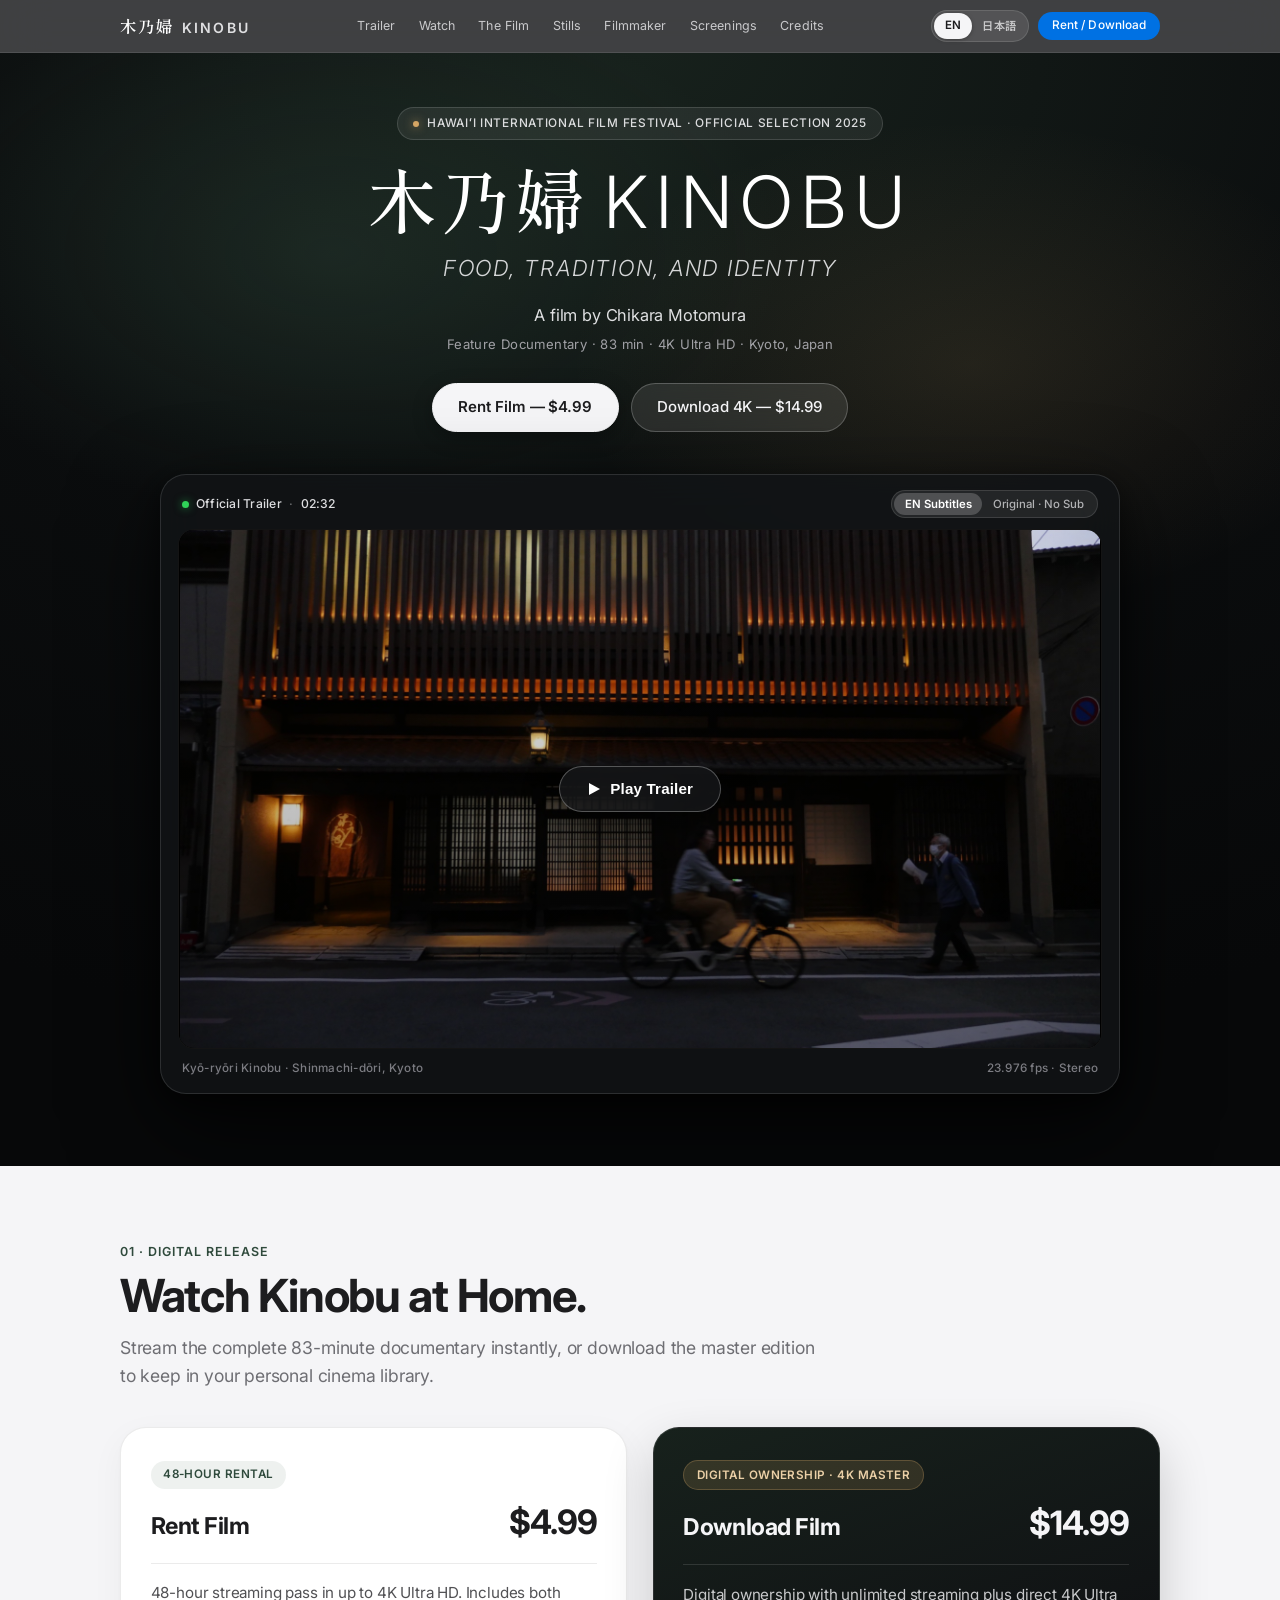
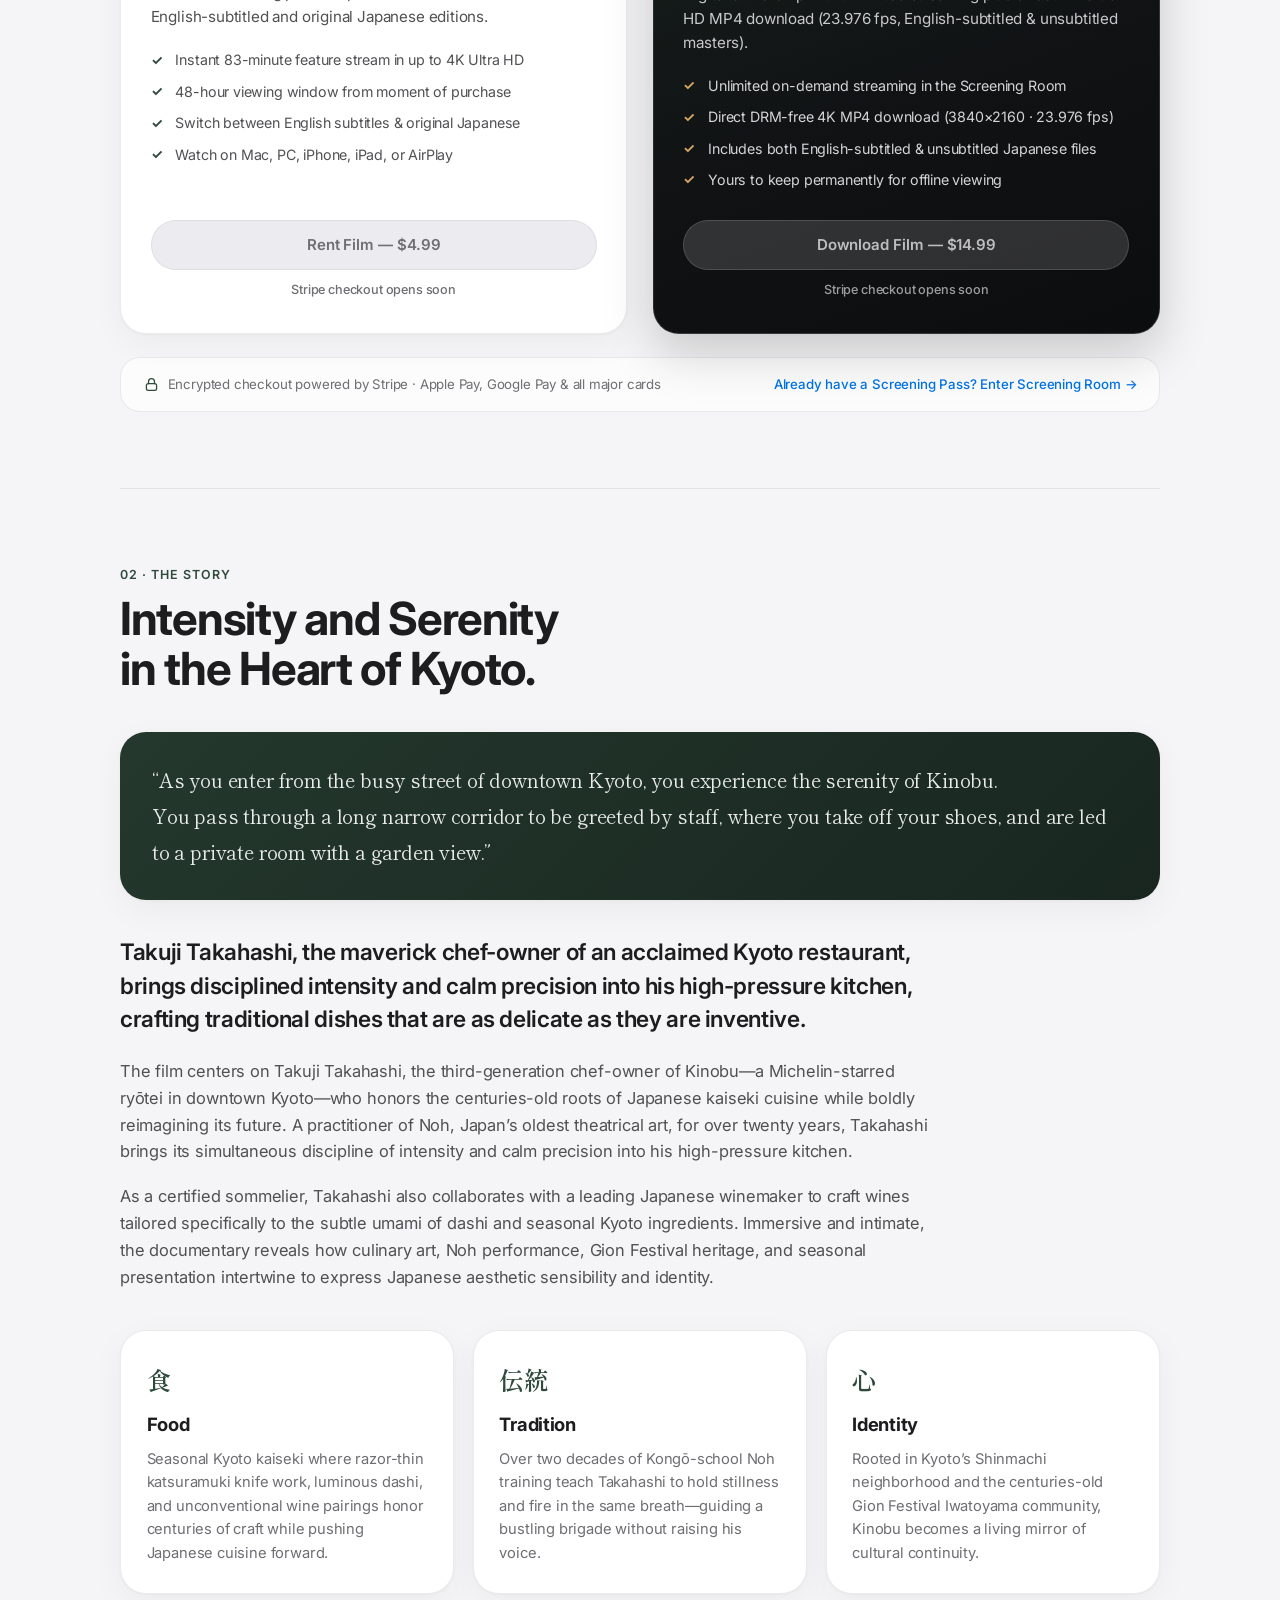
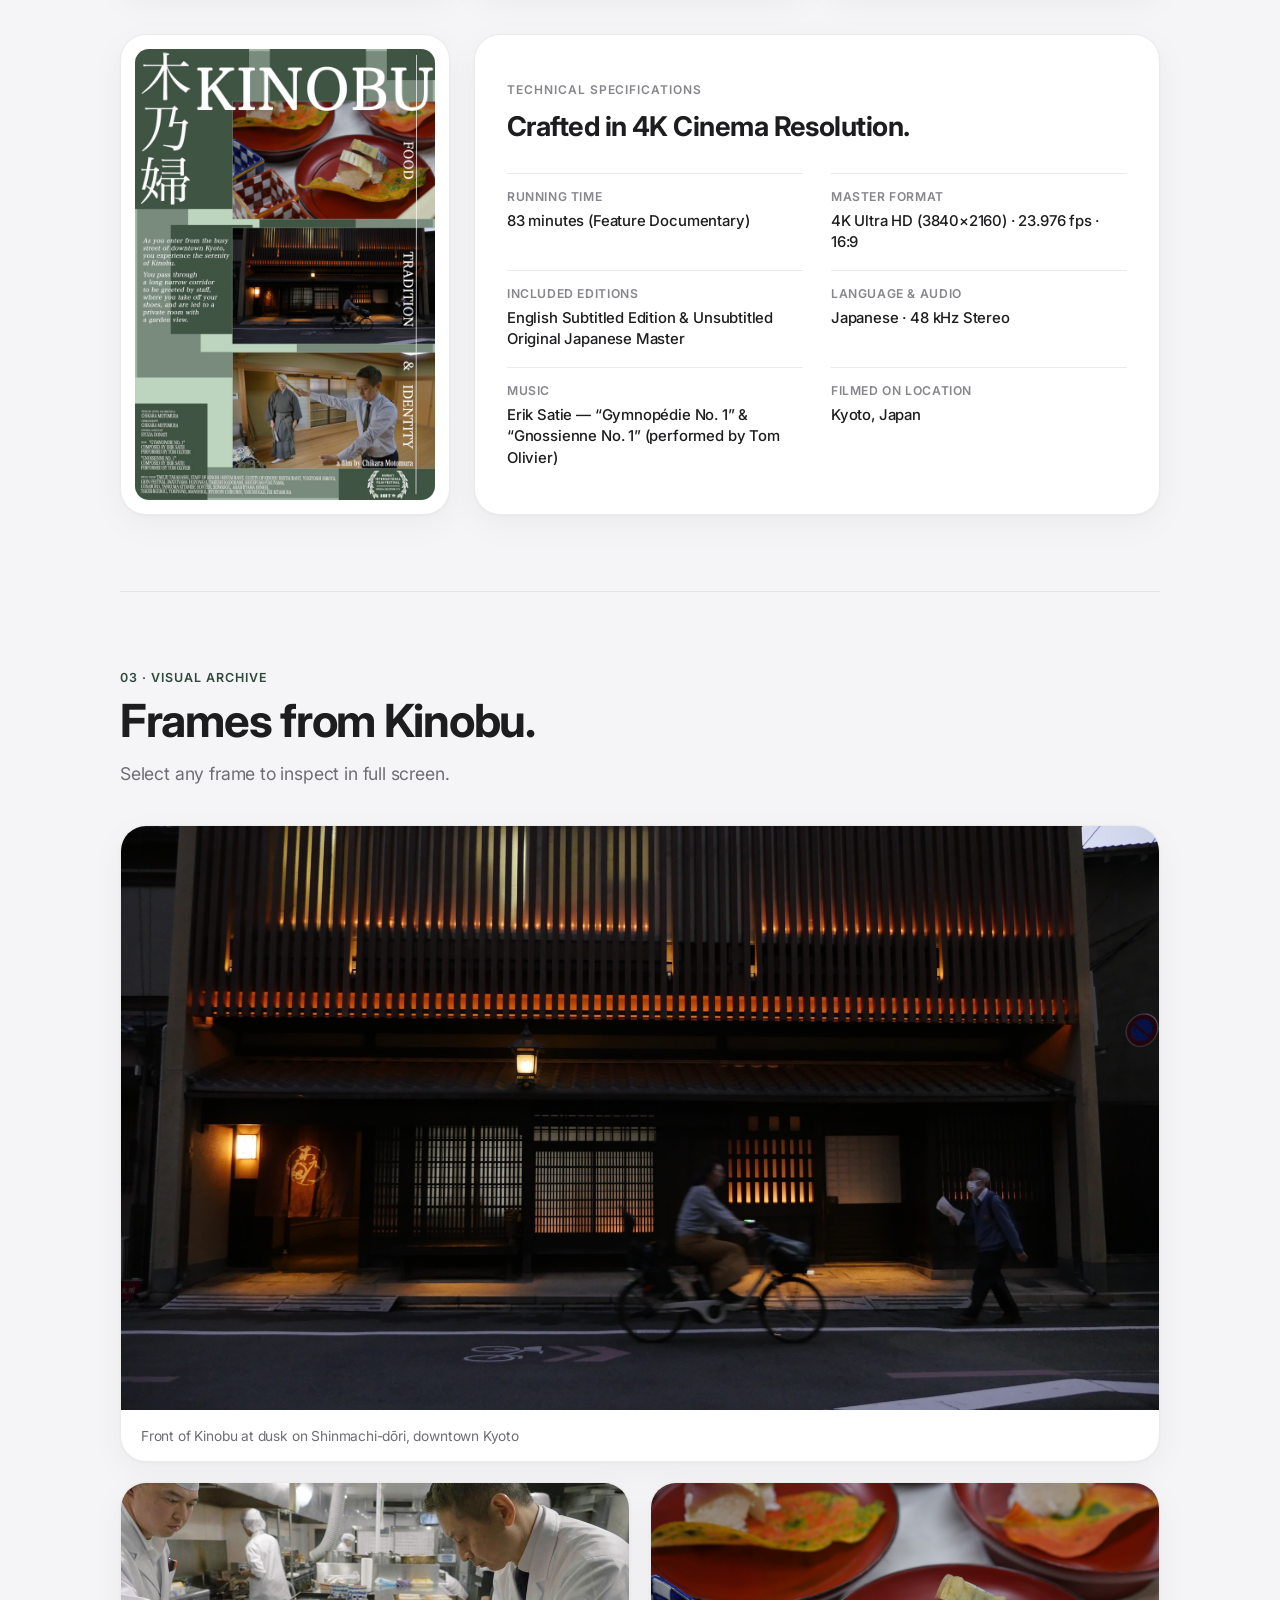
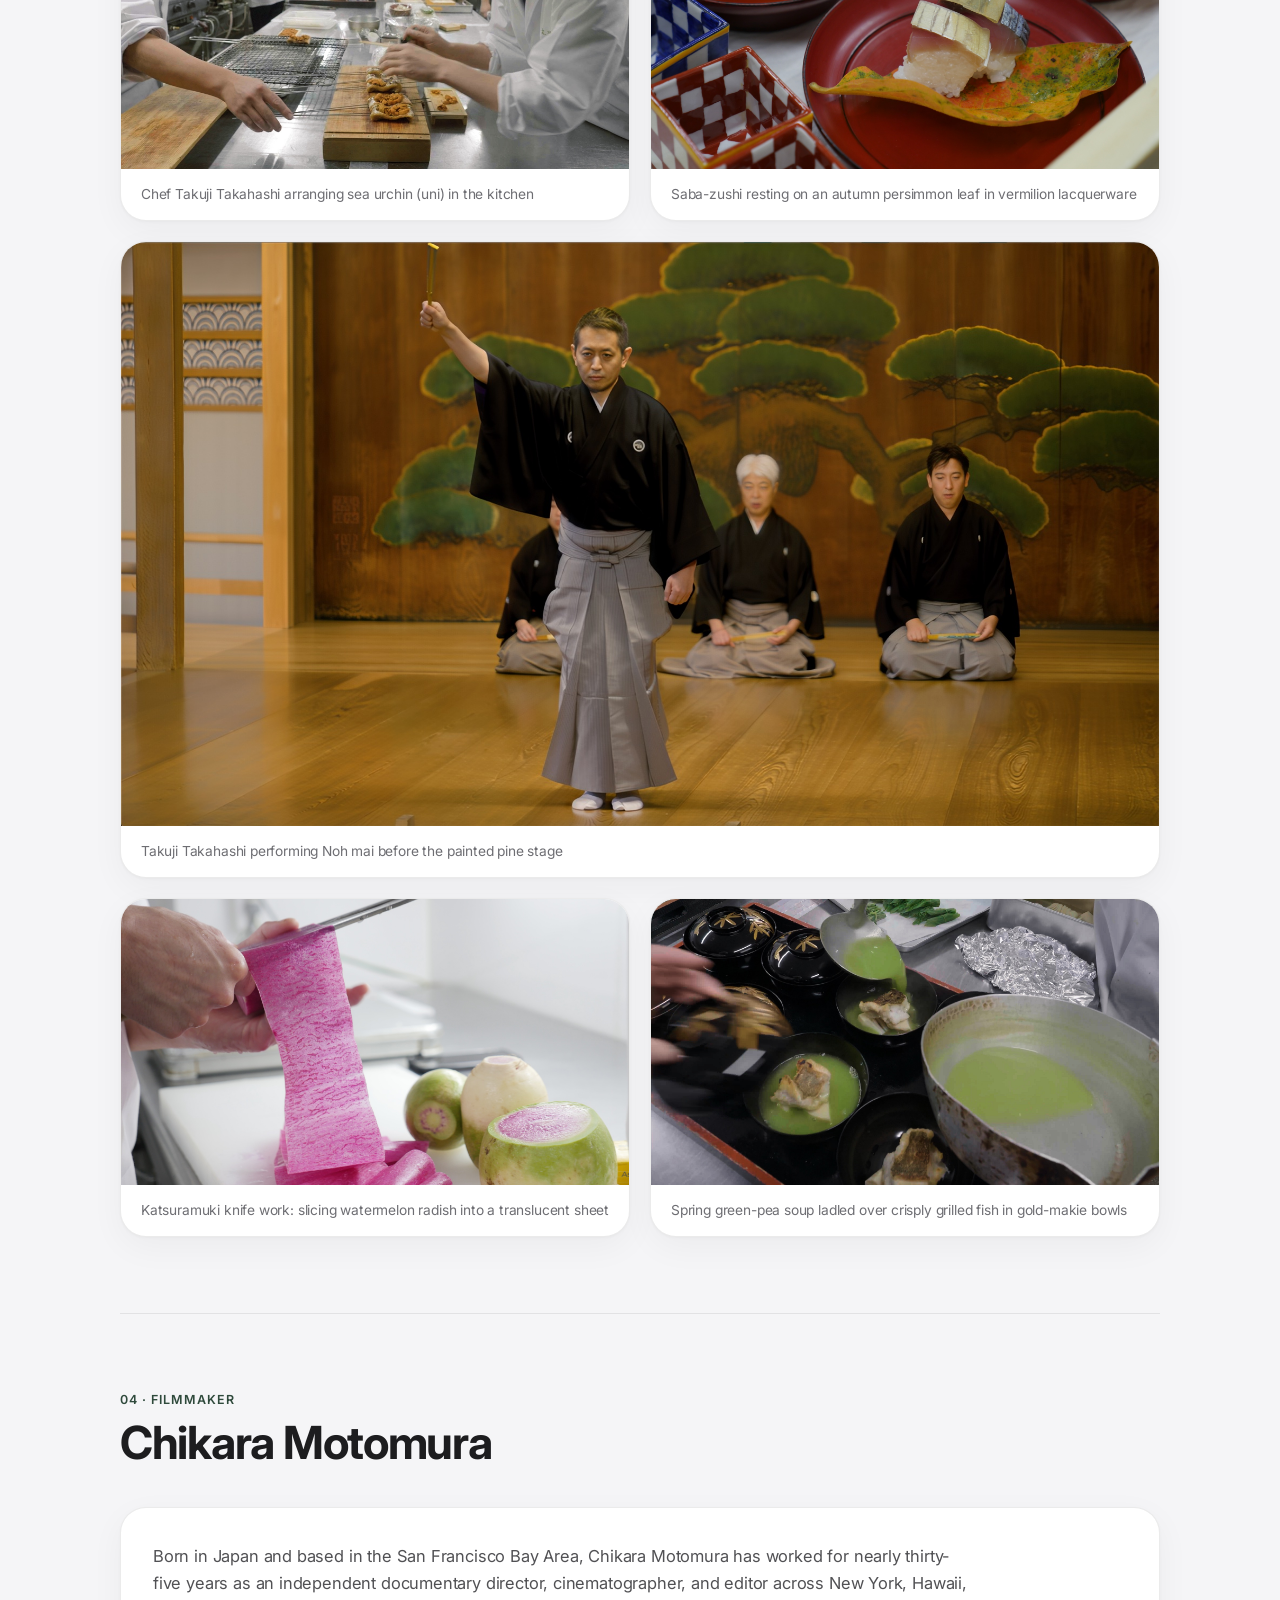
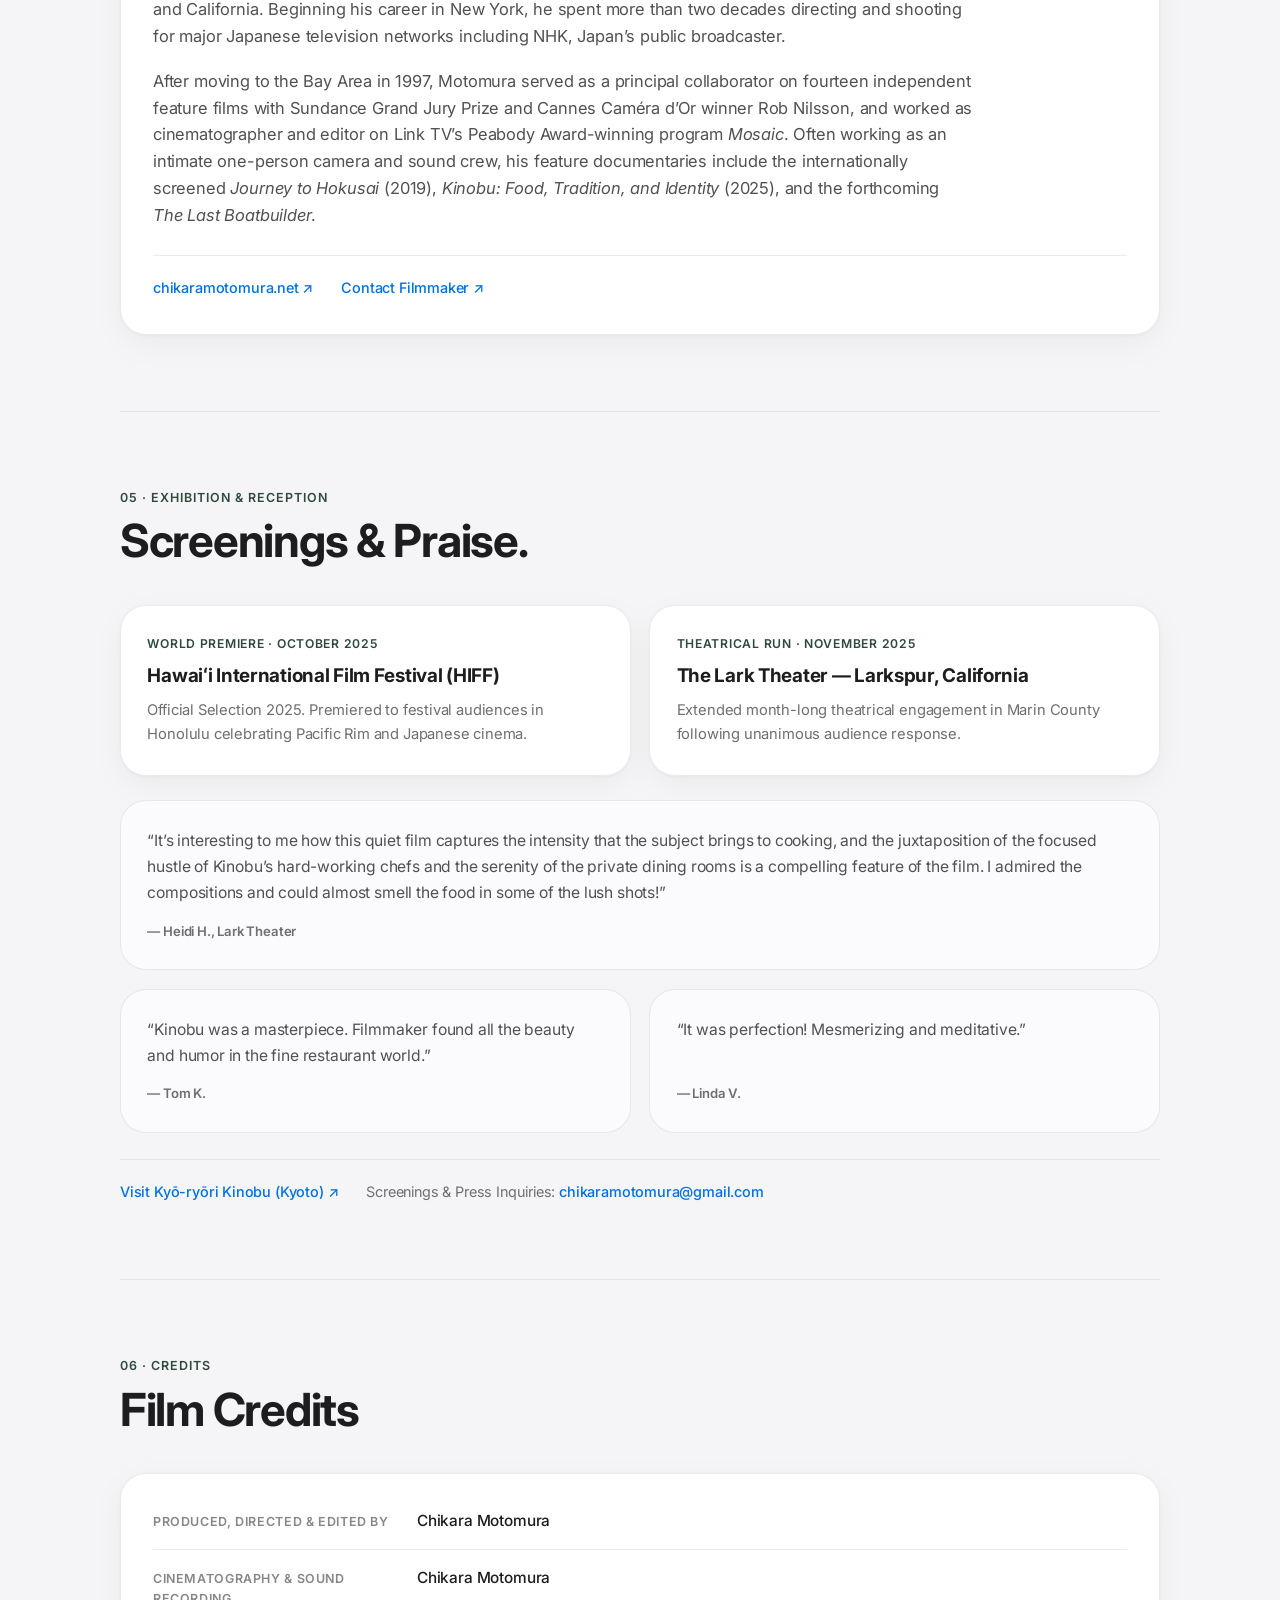
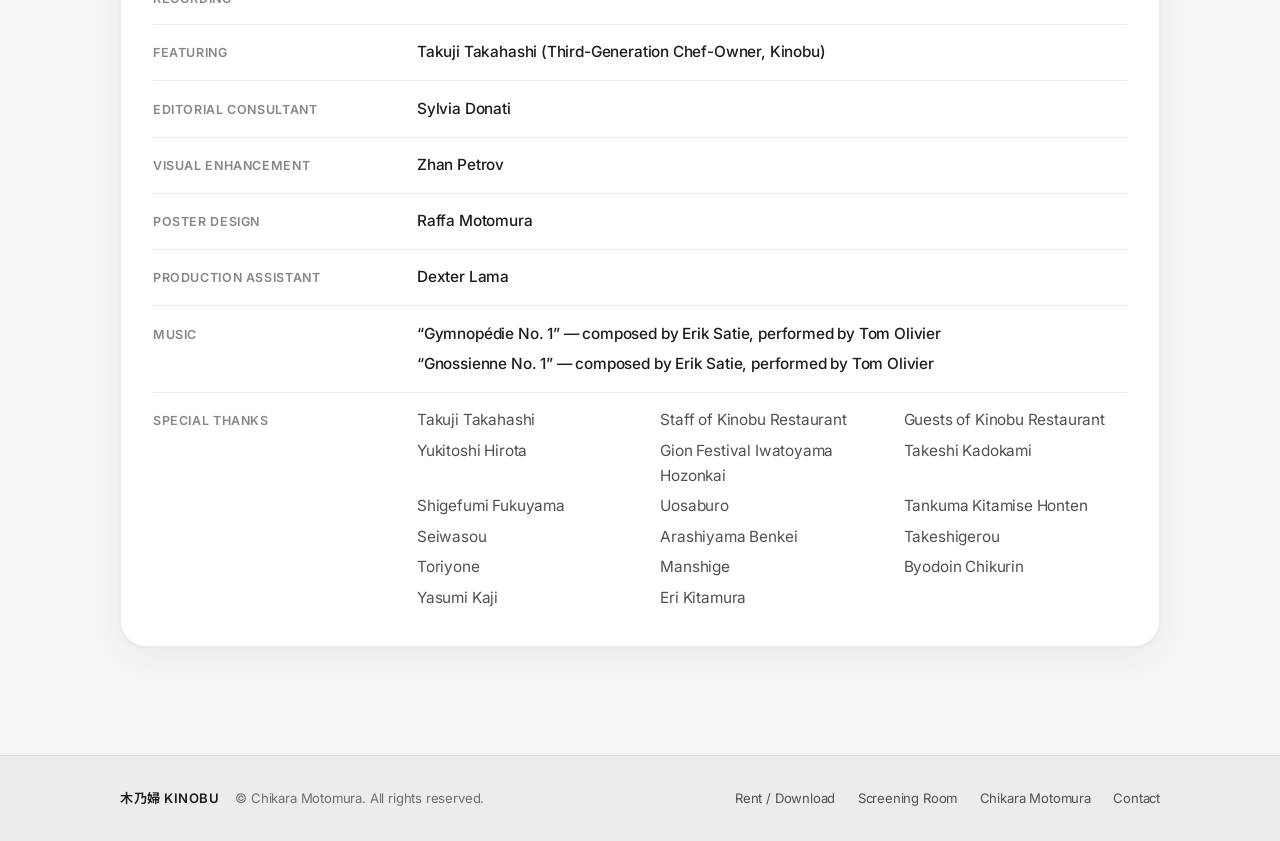
==== index.html @ b0a020ab "Initial release: KINOBU (木乃婦) bilingual Apple Modern website & Stripe connector" ====
<!doctype html>
<html lang="en">
<head>
  <meta charset="utf-8">
  <meta name="viewport" content="width=device-width, initial-scale=1, viewport-fit=cover">
  <title>KINOBU (木乃婦) — Food, Tradition, and Identity | A film by Chikara Motomura</title>
  <meta name="description" content="KINOBU: Food, Tradition, and Identity (83 min, 4K) — A feature documentary by Chikara Motomura on Takuji Takahashi, third-generation chef-owner of Kyoto’s Michelin-starred Kinobu. Rent for $4.99 or download in 4K for $14.99.">

  <!-- Open Graph / Social Preview -->
  <meta property="og:type" content="video.movie">
  <meta property="og:site_name" content="KINOBU">
  <meta property="og:title" content="KINOBU (木乃婦) — Food, Tradition, and Identity">
  <meta property="og:description" content="A film by Chikara Motomura · 83 min · Kyoto, Japan · Hawaiʻi International Film Festival Official Selection. Stream ($4.99) or Download 4K Master ($14.99).">
  <meta property="og:image" content="assets/og-card.jpg">
  <meta property="og:image:width" content="1200">
  <meta property="og:image:height" content="675">
  <meta property="og:image:alt" content="Evening facade of Kinobu restaurant in downtown Kyoto">

  <!-- Twitter Card -->
  <meta name="twitter:card" content="summary_large_image">
  <meta name="twitter:title" content="KINOBU (木乃婦) — Food, Tradition, and Identity">
  <meta name="twitter:description" content="A feature documentary by Chikara Motomura on Kyoto’s Michelin-starred Kinobu. Rent $4.99 · Download $14.99.">
  <meta name="twitter:image" content="assets/og-card.jpg">

  <link rel="icon" type="image/svg+xml" href="assets/favicon.svg">
  <meta name="theme-color" content="#090a0b">

  <!-- Refined Japanese & Serif Accent Fonts paired with Apple SF System Typography -->
  <link rel="preconnect" href="https://fonts.googleapis.com">
  <link rel="preconnect" href="https://fonts.gstatic.com" crossorigin>
  <link href="https://fonts.googleapis.com/css2?family=Inter:wght@300;400;500;600;700&family=Noto+Sans+JP:wght@400;500;600;700&family=Shippori+Mincho:wght@400;500;600&display=swap" rel="stylesheet">

  <link rel="stylesheet" href="styles.css">
</head>
<body id="top">
  <a class="skip-link" href="#watch" data-i18n="skip">Skip to watch options</a>

  <!-- STICKY FROSTED-GLASS APPLE NAVIGATION BAR -->
  <nav class="site-nav" aria-label="Primary">
    <div class="site-nav-inner">
      <a class="site-nav-brand" href="#top" aria-label="KINOBU Home">
        <span class="brand-kanji" lang="ja">木乃婦</span>
        <span class="brand-roman">KINOBU</span>
      </a>

      <div class="site-nav-links" id="site-nav-links">
        <a href="#trailer" data-i18n="nav.trailer">Trailer</a>
        <a href="#watch" data-i18n="nav.watch">Watch</a>
        <a href="#film" data-i18n="nav.film">The Film</a>
        <a href="#stills" data-i18n="nav.stills">Stills</a>
        <a href="#director" data-i18n="nav.director">Filmmaker</a>
        <a href="#screenings" data-i18n="nav.screenings">Screenings</a>
        <a href="#credits" data-i18n="nav.credits">Credits</a>
      </div>

      <div class="site-nav-controls">
        <div class="lang-switch" role="group" aria-label="Language">
          <button type="button" class="lang-btn is-active" data-set-lang="en" aria-pressed="true" lang="en">EN</button>
          <button type="button" class="lang-btn" data-set-lang="ja" aria-pressed="false" lang="ja">日本語</button>
        </div>

        <a class="nav-watch-pill" href="#watch" data-i18n="nav.cta">Rent / Download</a>

        <button
          type="button"
          class="menu-toggle"
          id="menu-toggle"
          aria-expanded="false"
          aria-controls="site-nav-links"
          data-i18n="nav.menu"
        >Menu</button>
      </div>
    </div>
  </nav>

  <!-- 1. APPLE TV+ CINEMA HERO & OFFICIAL 4K TRAILER -->
  <header class="hero">
    <div class="hero-ambient" aria-hidden="true"></div>
    <div class="hero-inner">
      <div class="hero-header">
        <div class="laurel-pill">
          <span class="laurel-dot" aria-hidden="true"></span>
          <span data-i18n="hero.laurel">Hawaiʻi International Film Festival · Official Selection 2025</span>
        </div>

        <h1 class="hero-title">
          <span class="hero-title-kanji" lang="ja">木乃婦</span>
          <span class="hero-title-roman">KINOBU</span>
        </h1>

        <p class="hero-subtitle" data-i18n="hero.subtitle">Food, Tradition, and Identity</p>
        <p class="hero-byline" data-i18n="hero.byline">A film by Chikara Motomura</p>
        <p class="hero-facts" data-i18n-html="hero.facts">
          Feature Documentary &middot; <span class="nowrap">83 min</span> &middot; <span class="nowrap">4K Ultra HD</span> &middot; <span class="nowrap">Kyoto, Japan</span>
        </p>

        <div class="hero-actions">
          <a class="btn btn--hero-primary" href="#watch" data-hero-rent>
            <span data-i18n="hero.ctaRent">Rent Film — $4.99</span>
          </a>
          <a class="btn btn--hero-secondary" href="#watch" data-hero-download>
            <span data-i18n="hero.ctaDownload">Download 4K — $14.99</span>
          </a>
        </div>
      </div>

      <!-- Cinema Player Stage -->
      <div class="trailer-stage" id="trailer">
        <div class="cinema-frame" role="region" aria-label="KINOBU official trailer" data-i18n-aria="trailer.regionAria">
          <div class="cinema-bar cinema-bar--top">
            <div class="cinema-meta">
              <span class="cinema-live-dot" aria-hidden="true"></span>
              <span data-i18n="trailer.kicker">Official Trailer</span>
              <span class="cinema-sep" aria-hidden="true">&middot;</span>
              <span class="cinema-duration">02:32</span>
            </div>

            <div class="sub-toggle" role="group" aria-label="Trailer subtitle version" data-i18n-aria="trailer.subGroupAria">
              <button
                type="button"
                class="sub-btn is-active"
                data-trailer-ver="en"
                aria-pressed="true"
                data-i18n="trailer.subEn"
              >EN Subtitles</button>
              <button
                type="button"
                class="sub-btn"
                data-trailer-ver="ja"
                aria-pressed="false"
                data-i18n="trailer.subJa"
              >Original · No Sub</button>
            </div>
          </div>

          <div class="cinema-screen" id="trailer-screen">
            <video
              id="trailer-video"
              src="assets/trailer-en.mp4"
              poster="assets/trailer-poster.jpg"
              preload="metadata"
              playsinline
              controls
            ></video>
            <button
              type="button"
              class="cinema-play-overlay"
              id="trailer-play-btn"
              aria-label="Play official trailer"
              data-i18n-aria="trailer.playAria"
            >
              <span class="cinema-play-pill">
                <span class="cinema-play-icon" aria-hidden="true"></span>
                <span data-i18n="trailer.playLabel">Play Trailer</span>
              </span>
            </button>
          </div>

          <div class="cinema-bar cinema-bar--bottom" aria-hidden="true">
            <span data-i18n="trailer.captionLeft">Kyō-ryōri Kinobu · Shinmachi-dōri, Kyoto</span>
            <span data-i18n="trailer.captionRight">23.976 fps · Stereo</span>
          </div>
        </div>
      </div>
    </div>
  </header>

  <!-- MAIN APPLE EDITORIAL CONTENT -->
  <main class="page-main" id="main-content">

    <!-- 2. WATCH — RENT ($4.99) & DOWNLOAD ($14.99) -->
    <section class="section" id="watch" aria-labelledby="heading-watch">
      <div class="section-intro">
        <p class="section-eyebrow" data-i18n="watch.eyebrow">01 · Digital Release</p>
        <h2 class="section-title" id="heading-watch" data-i18n="watch.heading">Watch Kinobu at Home.</h2>
        <p class="section-lead" data-i18n="watch.lead">
          Stream the complete 83-minute documentary instantly, or download the master edition to keep in your personal cinema library.
        </p>
      </div>

      <div class="tickets-grid">
        <!-- Tier 1: Rent Film ($4.99) -->
        <article class="ticket-card" data-tier="rent">
          <div class="ticket-body">
            <div class="ticket-badge-row">
              <span class="ticket-pill" data-i18n="watch.rentBadge">48-Hour Rental</span>
            </div>

            <div class="ticket-top">
              <h3 class="ticket-label" data-tier-label>Rent Film</h3>
              <span class="ticket-price" data-tier-price>$4.99</span>
            </div>

            <p class="ticket-terms" data-tier-terms>
              48-hour streaming pass in up to 4K Ultra HD. Includes both English-subtitled and original Japanese editions.
            </p>

            <ul class="ticket-features">
              <li data-i18n="watch.rentFeat1">Instant 83-minute feature stream in up to 4K Ultra HD</li>
              <li data-i18n="watch.rentFeat2">48-hour viewing window from moment of purchase</li>
              <li data-i18n="watch.rentFeat3">Switch between English subtitles &amp; original Japanese</li>
              <li data-i18n="watch.rentFeat4">Watch on Mac, PC, iPhone, iPad, or AirPlay</li>
            </ul>
          </div>

          <div class="ticket-action">
            <div data-tier-slot>
              <button type="button" class="btn btn--ticket is-disabled" disabled aria-disabled="true">Rent Film — $4.99</button>
            </div>
            <p class="ticket-status" data-tier-status data-i18n="watch.soon">Stripe checkout opens soon</p>
          </div>
        </article>

        <!-- Tier 2: Download Film ($14.99) -->
        <article class="ticket-card ticket-card--featured" data-tier="download">
          <div class="ticket-body">
            <div class="ticket-badge-row">
              <span class="ticket-pill ticket-pill--accent" data-i18n="watch.downloadBadge">Digital Ownership · 4K Master</span>
            </div>

            <div class="ticket-top">
              <h3 class="ticket-label" data-tier-label>Download Film</h3>
              <span class="ticket-price" data-tier-price>$14.99</span>
            </div>

            <p class="ticket-terms" data-tier-terms>
              Digital ownership with unlimited streaming plus direct 4K Ultra HD MP4 download (23.976 fps, English-subtitled &amp; unsubtitled masters).
            </p>

            <ul class="ticket-features">
              <li data-i18n="watch.dlFeat1">Unlimited on-demand streaming in the Screening Room</li>
              <li data-i18n="watch.dlFeat2">Direct DRM-free 4K MP4 download (3840×2160 · 23.976 fps)</li>
              <li data-i18n="watch.dlFeat3">Includes both English-subtitled &amp; unsubtitled Japanese files</li>
              <li data-i18n="watch.dlFeat4">Yours to keep permanently for offline viewing</li>
            </ul>
          </div>

          <div class="ticket-action">
            <div data-tier-slot>
              <button type="button" class="btn btn--ticket-featured is-disabled" disabled aria-disabled="true">Download Film — $14.99</button>
            </div>
            <p class="ticket-status" data-tier-status data-i18n="watch.soon">Stripe checkout opens soon</p>
          </div>
        </article>
      </div>

      <div class="checkout-trust-bar">
        <div class="trust-item">
          <svg class="trust-icon" viewBox="0 0 20 20" fill="none" aria-hidden="true">
            <rect x="4" y="9" width="12" height="8" rx="2.2" stroke="currentColor" stroke-width="1.5"/>
            <path d="M6.5 9V6.5a3.5 3.5 0 0 1 7 0V9" stroke="currentColor" stroke-width="1.5" stroke-linecap="round"/>
          </svg>
          <span data-i18n="watch.stripeNote">Encrypted checkout powered by Stripe · Apple Pay, Google Pay &amp; all major cards</span>
        </div>
        <a class="screening-room-link" href="watch.html" data-i18n="watch.enterRoom">Already have a Screening Pass? Enter Screening Room &rarr;</a>
      </div>
    </section>

    <!-- 3. THE FILM — EPIGRAPH, SYNOPSIS, PILLARS & OFFICIAL POSTER -->
    <section class="section" id="film" aria-labelledby="heading-film">
      <div class="section-intro">
        <p class="section-eyebrow" data-i18n="film.eyebrow">02 · The Story</p>
        <h2 class="section-title" id="heading-film" data-i18n="film.heading">Intensity and Serenity in the Heart of Kyoto.</h2>
      </div>

      <blockquote class="kyoto-epigraph">
        <p data-i18n-html="film.epigraph">
          “As you enter from the busy street of downtown Kyoto, you experience the serenity of Kinobu.<br>
          You pass through a long narrow corridor to be greeted by staff, where you take off your shoes, and are led to a private room with a garden view.”
        </p>
      </blockquote>

      <p class="logline" data-i18n="film.logline">
        Takuji Takahashi, the maverick chef-owner of an acclaimed Kyoto restaurant, brings disciplined intensity and calm precision into his high-pressure kitchen, crafting traditional dishes that are as delicate as they are inventive.
      </p>

      <div class="prose">
        <p data-i18n="film.p1">
          The film centers on Takuji Takahashi, the third-generation chef-owner of Kinobu—a Michelin-starred ryōtei in downtown Kyoto—who honors the centuries-old roots of Japanese kaiseki cuisine while boldly reimagining its future. A practitioner of Noh, Japan’s oldest theatrical art, for over twenty years, Takahashi brings its Simultaneous discipline of intensity and calm precision into his high-pressure kitchen.
        </p>
        <p data-i18n="film.p2">
          As a certified sommelier, Takahashi also collaborates with a leading Japanese winemaker to craft wines tailored specifically to the subtle umami of dashi and seasonal Kyoto ingredients. Immersive and intimate, the documentary reveals how culinary art, Noh performance, Gion Festival heritage, and seasonal presentation intertwine to express Japanese aesthetic sensibility and identity.
        </p>
      </div>

      <!-- Three Bento Pillars mirroring the poster's FOOD / TRADITION / IDENTITY -->
      <div class="pillars-grid">
        <article class="pillar-card">
          <span class="pillar-kanji" lang="ja">食</span>
          <h3 class="pillar-title" data-i18n="film.pillar1Title">Food</h3>
          <p class="pillar-copy" data-i18n="film.pillar1Copy">
            Seasonal Kyoto kaiseki where razor-thin katsuramuki knife work, luminous dashi, and unconventional wine pairings honor centuries of craft while pushing Japanese cuisine forward.
          </p>
        </article>

        <article class="pillar-card">
          <span class="pillar-kanji" lang="ja">伝統</span>
          <h3 class="pillar-title" data-i18n="film.pillar2Title">Tradition</h3>
          <p class="pillar-copy" data-i18n="film.pillar2Copy">
            Over two decades of Kongō-school Noh training teach Takahashi to hold stillness and fire in the same breath—guiding a bustling brigade without raising his voice.
          </p>
        </article>

        <article class="pillar-card">
          <span class="pillar-kanji" lang="ja">心</span>
          <h3 class="pillar-title" data-i18n="film.pillar3Title">Identity</h3>
          <p class="pillar-copy" data-i18n="film.pillar3Copy">
            Rooted in Kyoto’s Shinmachi neighborhood and the centuries-old Gion Festival Iwatoyama community, Kinobu becomes a living mirror of cultural continuity.
          </p>
        </article>
      </div>

      <!-- Official Poster + Specs Bento Showcase -->
      <div class="poster-showcase">
        <figure class="poster-card">
          <img
            id="hero-poster-img"
            src="assets/poster.jpg"
            alt="KINOBU — Official Film Poster designed by Raffa Motomura"
            data-i18n-alt="film.posterAlt"
            width="1400"
            height="2100"
            loading="lazy"
          >
        </figure>

        <div class="specs-card">
          <p class="specs-eyebrow" data-i18n="specs.eyebrow">Technical Specifications</p>
          <h3 class="specs-heading" data-i18n="specs.heading">Crafted in 4K Cinema Resolution.</h3>

          <dl class="specs-grid">
            <div class="spec-item">
              <dt data-i18n="specs.runtimeDt">Running Time</dt>
              <dd data-i18n="specs.runtimeDd">83 minutes (Feature Documentary)</dd>
            </div>
            <div class="spec-item">
              <dt data-i18n="specs.masterDt">Master Format</dt>
              <dd data-i18n="specs.masterDd">4K Ultra HD (3840×2160) · 23.976 fps · 16:9</dd>
            </div>
            <div class="spec-item">
              <dt data-i18n="specs.editionsDt">Included Editions</dt>
              <dd data-i18n="specs.editionsDd">English Subtitled Edition &amp; Unsubtitled Original Japanese Master</dd>
            </div>
            <div class="spec-item">
              <dt data-i18n="specs.audioDt">Language &amp; Audio</dt>
              <dd data-i18n="specs.audioDd">Japanese · 48 kHz Stereo</dd>
            </div>
            <div class="spec-item">
              <dt data-i18n="specs.scoreDt">Music</dt>
              <dd data-i18n="specs.scoreDd">Erik Satie — “Gymnopédie No. 1” &amp; “Gnossienne No. 1” (performed by Tom Olivier)</dd>
            </div>
            <div class="spec-item">
              <dt data-i18n="specs.locationDt">Filmed On Location</dt>
              <dd data-i18n="specs.locationDd">Kyoto, Japan</dd>
            </div>
          </dl>
        </div>
      </div>
    </section>

    <!-- 4. FILM STILLS — 4K BENTO GALLERY + LIGHTBOX -->
    <section class="section" id="stills" aria-labelledby="heading-stills">
      <div class="section-intro">
        <p class="section-eyebrow" data-i18n="stills.eyebrow">03 · Visual Archive</p>
        <h2 class="section-title" id="heading-stills" data-i18n="stills.heading">Frames from Kinobu.</h2>
        <p class="section-lead" data-i18n="stills.lead">
          Select any frame to inspect in full screen.
        </p>
      </div>

      <div class="stills-bento" id="stills-grid">
        <figure class="still-card still-card--wide">
          <button type="button" class="still-trigger" data-still-index="0">
            <img src="assets/stills/front-evening.jpg" alt="Evening facade of Kinobu in downtown Kyoto" data-i18n-alt="stills.s1Alt" loading="lazy" width="1920" height="1080">
          </button>
          <figcaption class="still-caption" data-i18n="stills.s1Cap">Front of Kinobu at dusk on Shinmachi-dōri, downtown Kyoto</figcaption>
        </figure>

        <figure class="still-card">
          <button type="button" class="still-trigger" data-still-index="1">
            <img src="assets/stills/chef-uni.jpg" alt="Chef Takuji Takahashi preparing a sea urchin dish in Kinobu’s kitchen" data-i18n-alt="stills.s2Alt" loading="lazy" width="1920" height="1080">
          </button>
          <figcaption class="still-caption" data-i18n="stills.s2Cap">Chef Takuji Takahashi arranging sea urchin (uni) in the kitchen</figcaption>
        </figure>

        <figure class="still-card">
          <button type="button" class="still-trigger" data-still-index="2">
            <img src="assets/stills/saba-sushi.jpg" alt="Saba sushi served on an autumn persimmon leaf in vermilion lacquerware" data-i18n-alt="stills.s3Alt" loading="lazy" width="1920" height="1080">
          </button>
          <figcaption class="still-caption" data-i18n="stills.s3Cap">Saba-zushi resting on an autumn persimmon leaf in vermilion lacquerware</figcaption>
        </figure>

        <figure class="still-card still-card--wide">
          <button type="button" class="still-trigger" data-still-index="3">
            <img src="assets/stills/noh-dance.jpg" alt="Takuji Takahashi performing classical Noh dance on stage" data-i18n-alt="stills.s4Alt" loading="lazy" width="1920" height="1080">
          </button>
          <figcaption class="still-caption" data-i18n="stills.s4Cap">Takuji Takahashi performing Noh mai before the painted pine stage</figcaption>
        </figure>

        <figure class="still-card">
          <button type="button" class="still-trigger" data-still-index="4">
            <img src="assets/stills/watermelon-radish.jpg" alt="Peeling watermelon radish into a continuous paper-thin ribbon" data-i18n-alt="stills.s5Alt" loading="lazy" width="1920" height="1080">
          </button>
          <figcaption class="still-caption" data-i18n="stills.s5Cap">Katsuramuki knife work: slicing watermelon radish into a translucent sheet</figcaption>
        </figure>

        <figure class="still-card">
          <button type="button" class="still-trigger" data-still-index="5">
            <img src="assets/stills/spring-soup.jpg" alt="Ladling emerald spring soup over grilled fish in lacquer bowls" data-i18n-alt="stills.s6Alt" loading="lazy" width="1920" height="1080">
          </button>
          <figcaption class="still-caption" data-i18n="stills.s6Cap">Spring green-pea soup ladled over crisply grilled fish in gold-makie bowls</figcaption>
        </figure>
      </div>
    </section>

    <!-- 5. FILMMAKER — CHIKARA MOTOMURA -->
    <section class="section" id="director" aria-labelledby="heading-director">
      <div class="section-intro">
        <p class="section-eyebrow" data-i18n="director.eyebrow">04 · Filmmaker</p>
        <h2 class="section-title" id="heading-director" data-i18n="director.heading">Chikara Motomura</h2>
      </div>

      <div class="director-card">
        <div class="prose">
          <p data-i18n="director.p1">
            Born in Japan and based in the San Francisco Bay Area, Chikara Motomura has worked for nearly thirty-five years as an independent documentary director, cinematographer, and editor across New York, Hawaii, and California. Beginning his career in New York, he spent more than two decades directing and shooting for major Japanese television networks including NHK, Japan’s public broadcaster.
          </p>
          <p data-i18n-html="director.p2">
            After moving to the Bay Area in 1997, Motomura served as a principal collaborator on fourteen independent feature films with Sundance Grand Jury Prize and Cannes Caméra d’Or winner Rob Nilsson, and worked as cinematographer and editor on Link TV’s Peabody Award-winning program <em>Mosaic</em>. Often working as an intimate one-person camera and sound crew, his feature documentaries include the internationally screened <em>Journey to Hokusai</em> (2019), <em>Kinobu: Food, Tradition, and Identity</em> (2025), and the forthcoming <em>The Last Boatbuilder</em>.
          </p>
        </div>

        <div class="inline-links">
          <a href="https://www.chikaramotomura.net" data-site-director target="_blank" rel="noopener" data-i18n="director.siteLink">chikaramotomura.net &nearr;</a>
          <a href="mailto:chikaramotomura@gmail.com" data-site-email data-i18n="director.contactLink">Contact Filmmaker &nearr;</a>
        </div>
      </div>
    </section>

    <!-- 6. SCREENINGS & AUDIENCE PRAISE -->
    <section class="section" id="screenings" aria-labelledby="heading-screenings">
      <div class="section-intro">
        <p class="section-eyebrow" data-i18n="screenings.eyebrow">05 · Exhibition &amp; Reception</p>
        <h2 class="section-title" id="heading-screenings" data-i18n="screenings.heading">Screenings &amp; Praise.</h2>
      </div>

      <div class="events-grid">
        <article class="event-card">
          <p class="event-meta" data-i18n="screenings.s1Meta">World Premiere · October 2025</p>
          <h3 class="event-title" data-i18n="screenings.s1Title">Hawaiʻi International Film Festival (HIFF)</h3>
          <p class="event-detail" data-i18n="screenings.s1Detail">
            Official Selection 2025. Premiered to festival audiences in Honolulu celebrating Pacific Rim and Japanese cinema.
          </p>
        </article>

        <article class="event-card">
          <p class="event-meta" data-i18n="screenings.s2Meta">Theatrical Run · November 2025</p>
          <h3 class="event-title" data-i18n="screenings.s2Title">The Lark Theater — Larkspur, California</h3>
          <p class="event-detail" data-i18n="screenings.s2Detail">
            Extended month-long theatrical engagement in Marin County following unanimous audience response.
          </p>
        </article>
      </div>

      <div class="quotes-grid" aria-label="Audience reactions">
        <blockquote class="quote-card quote-card--wide">
          <p data-i18n="praise.q1">
            “It’s interesting to me how this quiet film captures the intensity that the subject brings to cooking, and the juxtaposition of the focused hustle of Kinobu’s hard-working chefs and the serenity of the private dining rooms is a compelling feature of the film. I admired the compositions and could almost smell the food in some of the lush shots!”
          </p>
          <cite>— Heidi H., Lark Theater</cite>
        </blockquote>

        <blockquote class="quote-card">
          <p data-i18n="praise.q2">
            “Kinobu was a masterpiece. Filmmaker found all the beauty and humor in the fine restaurant world.”
          </p>
          <cite>— Tom K.</cite>
        </blockquote>

        <blockquote class="quote-card">
          <p data-i18n="praise.q3">
            “It was perfection! Mesmerizing and meditative.”
          </p>
          <cite>— Linda V.</cite>
        </blockquote>
      </div>

      <div class="inline-links">
        <a href="https://www.kinobu.co.jp/en" data-site-restaurant target="_blank" rel="noopener" data-i18n="screenings.kinobuLink">Visit Kyō-ryōri Kinobu (Kyoto) &nearr;</a>
        <span><span data-i18n="screenings.inquiries">Screenings &amp; Press Inquiries:</span> <a href="mailto:chikaramotomura@gmail.com" data-site-email="text">chikaramotomura@gmail.com</a></span>
      </div>
    </section>

    <!-- 7. CREDITS -->
    <section class="section" id="credits" aria-labelledby="heading-credits">
      <div class="section-intro">
        <p class="section-eyebrow" data-i18n="credits.eyebrow">06 · Credits</p>
        <h2 class="section-title" id="heading-credits" data-i18n="credits.heading">Film Credits</h2>
      </div>

      <div class="credits-card">
        <dl class="credits-list">
          <div class="credits-row">
            <dt data-i18n="credits.prodDirEdDt">Produced, Directed &amp; Edited By</dt>
            <dd data-i18n="credits.prodDirEdDd">Chikara Motomura</dd>
          </div>
          <div class="credits-row">
            <dt data-i18n="credits.camSoundDt">Cinematography &amp; Sound Recording</dt>
            <dd data-i18n="credits.camSoundDd">Chikara Motomura</dd>
          </div>
          <div class="credits-row">
            <dt data-i18n="credits.featuringDt">Featuring</dt>
            <dd data-i18n="credits.featuringDd">Takuji Takahashi (Third-Generation Chef-Owner, Kinobu)</dd>
          </div>
          <div class="credits-row">
            <dt data-i18n="credits.editConsultDt">Editorial Consultant</dt>
            <dd data-i18n="credits.editConsultDd">Sylvia Donati</dd>
          </div>
          <div class="credits-row">
            <dt data-i18n="credits.visualEnhDt">Visual Enhancement</dt>
            <dd data-i18n="credits.visualEnhDd">Zhan Petrov</dd>
          </div>
          <div class="credits-row">
            <dt data-i18n="credits.posterDt">Poster Design</dt>
            <dd data-i18n="credits.posterDd">Raffa Motomura</dd>
          </div>
          <div class="credits-row">
            <dt data-i18n="credits.paDt">Production Assistant</dt>
            <dd data-i18n="credits.paDd">Dexter Lama</dd>
          </div>
          <div class="credits-row">
            <dt data-i18n="credits.musicDt">Music</dt>
            <dd class="credits-lines" data-i18n-html="credits.musicDd">
              <span class="credits-line">“Gymnopédie No. 1” &mdash; composed by Erik Satie, performed by Tom Olivier</span>
              <span class="credits-line">“Gnossienne No. 1” &mdash; composed by Erik Satie, performed by Tom Olivier</span>
            </dd>
          </div>
          <div class="credits-row">
            <dt data-i18n="credits.thanksDt">Special Thanks</dt>
            <dd data-i18n-html="credits.thanksDd">
              <span class="credits-thanks-grid">
                <span>Takuji Takahashi</span>
                <span>Staff of Kinobu Restaurant</span>
                <span>Guests of Kinobu Restaurant</span>
                <span>Yukitoshi Hirota</span>
                <span>Gion Festival Iwatoyama Hozonkai</span>
                <span>Takeshi Kadokami</span>
                <span>Shigefumi Fukuyama</span>
                <span>Uosaburo</span>
                <span>Tankuma Kitamise Honten</span>
                <span>Seiwasou</span>
                <span>Arashiyama Benkei</span>
                <span>Takeshigerou</span>
                <span>Toriyone</span>
                <span>Manshige</span>
                <span>Byodoin Chikurin</span>
                <span>Yasumi Kaji</span>
                <span>Eri Kitamura</span>
              </span>
            </dd>
          </div>
        </dl>
      </div>
    </section>

  </main>

  <!-- LIGHTBOX MODAL FOR 4K FILM STILLS -->
  <div class="lightbox" id="still-lightbox" role="dialog" aria-modal="true" aria-label="Film still viewer" hidden>
    <div class="lightbox-backdrop" data-lightbox-close></div>
    <div class="lightbox-content">
      <div class="lightbox-toolbar">
        <span class="lightbox-counter" id="lightbox-counter">1 / 6</span>
        <button type="button" class="lightbox-close" id="lightbox-close" data-i18n="stills.close">Close</button>
      </div>
      <div class="lightbox-stage">
        <button type="button" class="lightbox-nav lightbox-nav--prev" id="lightbox-prev" aria-label="Previous still">&lsaquo;</button>
        <img id="lightbox-img" src="" alt="">
        <button type="button" class="lightbox-nav lightbox-nav--next" id="lightbox-next" aria-label="Next still">&rsaquo;</button>
      </div>
      <p class="lightbox-caption" id="lightbox-caption"></p>
    </div>
  </div>

  <!-- FOOTER -->
  <footer class="site-footer">
    <div class="footer-inner">
      <div class="footer-brand-group">
        <span class="footer-brand"><span lang="ja">木乃婦</span> KINOBU</span>
        <span class="footer-copy" data-i18n="footer.rights">&copy; Chikara Motomura. All rights reserved.</span>
      </div>

      <div class="footer-links">
        <a href="#watch" data-i18n="footer.watch">Rent / Download</a>
        <a href="watch.html" data-i18n="footer.room">Screening Room</a>
        <a href="https://www.chikaramotomura.net" data-site-director target="_blank" rel="noopener">Chikara Motomura</a>
        <a href="mailto:chikaramotomura@gmail.com" data-site-email data-i18n="footer.contact">Contact</a>
      </div>
    </div>
  </footer>

  <script src="config.js"></script>
  <script src="site.js"></script>
</body>
</html>
---- styles.css ----
/* ==========================================================================
   KINOBU (木乃婦) — Food, Tradition, and Identity
   Apple Modern Design System · Responsive · Accessible · Bilingual (EN / 日本語)
   ========================================================================== */

:root {
  /* Apple Modern Palette + Subtle Kyoto Kinobu Accents */
  --cinema-bg: #08090a;
  --cinema-elevated: #121416;
  --cinema-glass: rgba(22, 24, 27, 0.72);
  --cinema-border: rgba(255, 255, 255, 0.12);
  --cinema-border-strong: rgba(255, 255, 255, 0.22);

  --canvas: #f5f5f7;
  --surface: #ffffff;
  --surface-subtle: #fbfbfd;

  --ink: #1d1d1f;
  --ink-secondary: #515154;
  --ink-muted: #6e6e73;
  --ink-soft: #86868b;

  --hero-text: #f5f5f7;
  --hero-muted: #a1a1a6;
  --hero-dim: #7c7c82;

  --kyoto-pine: #2f4a3c;
  --kyoto-pine-light: #436854;
  --kyoto-sage-tint: rgba(47, 74, 60, 0.08);
  --kyoto-lantern: #d4a564;

  --apple-blue: #0071e3;
  --apple-blue-hover: #0077ed;

  --hairline: rgba(0, 0, 0, 0.08);
  --hairline-strong: rgba(0, 0, 0, 0.14);

  --shadow-card: 0 10px 34px rgba(0, 0, 0, 0.045), 0 1px 3px rgba(0, 0, 0, 0.03);
  --shadow-card-hover: 0 20px 48px rgba(0, 0, 0, 0.085), 0 2px 6px rgba(0, 0, 0, 0.04);
  --shadow-cinema: 0 34px 90px rgba(0, 0, 0, 0.72), 0 8px 24px rgba(0, 0, 0, 0.45);

  --radius-xl: 26px;
  --radius-lg: 20px;
  --radius-md: 14px;
  --radius-pill: 980px;

  --font-sans: -apple-system, BlinkMacSystemFont, "SF Pro Display", "SF Pro Text", "Inter", "Hiragino Kaku Gothic ProN", "Noto Sans JP", "Helvetica Neue", Arial, sans-serif;
  --font-ja-sans: "Hiragino Kaku Gothic ProN", "Noto Sans JP", "Yu Gothic", -apple-system, BlinkMacSystemFont, sans-serif;
  --font-mincho: "Shippori Mincho", "Hiragino Mincho ProN", "Yu Mincho", Georgia, serif;

  --max-wide: 1080px;
  --max-reading: 820px;
}

*,
*::before,
*::after {
  box-sizing: border-box;
}

html {
  font-size: 16px;
  scroll-behavior: smooth;
  -webkit-text-size-adjust: 100%;
  background-color: var(--canvas);
  color: var(--ink);
}

@media (prefers-reduced-motion: reduce) {
  html {
    scroll-behavior: auto;
  }
  *,
  *::before,
  *::after {
    animation-duration: 0.001ms !important;
    animation-iteration-count: 1 !important;
    transition-duration: 0.001ms !important;
  }
}

body {
  margin: 0;
  font-family: var(--font-sans);
  font-weight: 400;
  line-height: 1.62;
  letter-spacing: -0.011em;
  color: var(--ink);
  background-color: var(--canvas);
  overflow-x: clip;
  text-rendering: optimizeLegibility;
  -webkit-font-smoothing: antialiased;
  -moz-osx-font-smoothing: grayscale;
}

html[lang="ja"] body {
  font-family: var(--font-ja-sans);
  line-height: 1.82;
  letter-spacing: 0.01em;
}

img,
iframe,
video {
  display: block;
  max-width: 100%;
}

[hidden] {
  display: none !important;
}

a {
  color: inherit;
  text-underline-offset: 0.2em;
  text-decoration-thickness: 1px;
}

.nowrap {
  white-space: nowrap;
}

.sr-only {
  position: absolute;
  width: 1px;
  height: 1px;
  padding: 0;
  margin: -1px;
  overflow: hidden;
  clip: rect(0, 0, 0, 0);
  white-space: nowrap;
  border: 0;
}

/* Focus rings */
:focus-visible {
  outline: 2px solid var(--apple-blue);
  outline-offset: 3px;
}

.site-nav :focus-visible,
.hero :focus-visible,
.watch-room :focus-visible,
.lightbox :focus-visible {
  outline: 2px solid #ffffff;
  outline-offset: 3px;
}

/* Skip link */
.skip-link {
  position: absolute;
  top: -120px;
  left: 1rem;
  z-index: 1000;
  padding: 0.6rem 1.15rem;
  background: var(--surface);
  color: var(--ink);
  border-radius: var(--radius-pill);
  font-weight: 600;
  font-size: 0.88rem;
  text-decoration: none;
  box-shadow: 0 8px 24px rgba(0, 0, 0, 0.28);
}

.skip-link:focus {
  top: 0.75rem;
}

/* ==========================================================================
   GLOBAL FROSTED-GLASS APPLE NAVIGATION BAR
   ========================================================================== */

.site-nav {
  position: sticky;
  top: 0;
  z-index: 200;
  background-color: rgba(12, 13, 15, 0.78);
  backdrop-filter: saturate(180%) blur(22px);
  -webkit-backdrop-filter: saturate(180%) blur(22px);
  border-bottom: 1px solid rgba(255, 255, 255, 0.09);
  color: var(--hero-text);
}

.site-nav-inner {
  position: relative;
  max-width: var(--max-wide);
  margin: 0 auto;
  min-height: 52px;
  padding: 0.4rem 1.25rem;
  display: flex;
  align-items: center;
  justify-content: space-between;
  gap: 0.85rem;
}

.site-nav-brand {
  display: inline-flex;
  align-items: baseline;
  gap: 0.48rem;
  text-decoration: none;
  color: var(--hero-text);
  white-space: nowrap;
}

.brand-kanji {
  font-family: var(--font-mincho);
  font-weight: 600;
  font-size: 1.04rem;
  letter-spacing: 0.06em;
  color: #ffffff;
}

.brand-roman {
  font-family: var(--font-sans);
  font-weight: 600;
  font-size: 0.88rem;
  letter-spacing: 0.16em;
  text-transform: uppercase;
  color: rgba(245, 245, 247, 0.88);
}

.site-nav-links {
  display: none;
}

/* Desktop inline links */
@media (min-width: 920px) {
  .site-nav-links {
    display: flex;
    align-items: center;
    gap: 1.45rem;
  }

  .site-nav-links a {
    font-size: 0.78rem;
    font-weight: 400;
    letter-spacing: 0.01em;
    color: rgba(245, 245, 247, 0.76);
    text-decoration: none;
    transition: color 160ms ease;
    white-space: nowrap;
  }

  .site-nav-links a:hover {
    color: #ffffff;
  }

  .menu-toggle {
    display: none !important;
  }
}

/* Mobile glass dropdown */
@media (max-width: 919px) {
  .site-nav.is-open .site-nav-links {
    position: absolute;
    top: 100%;
    left: 0;
    right: 0;
    display: flex;
    flex-direction: column;
    padding: 0.65rem 1.35rem 1.15rem;
    background: rgba(14, 15, 18, 0.96);
    backdrop-filter: saturate(180%) blur(24px);
    -webkit-backdrop-filter: saturate(180%) blur(24px);
    border-bottom: 1px solid rgba(255, 255, 255, 0.14);
    box-shadow: 0 20px 44px rgba(0, 0, 0, 0.5);
  }

  .site-nav-links a {
    padding: 0.72rem 0;
    font-size: 0.92rem;
    font-weight: 500;
    color: rgba(245, 245, 247, 0.86);
    text-decoration: none;
    border-bottom: 1px solid rgba(255, 255, 255, 0.07);
  }

  .site-nav-links a:last-child {
    border-bottom: 0;
  }
}

.site-nav-controls {
  display: flex;
  align-items: center;
  gap: 0.55rem;
}

/* Apple Segmented Language Pill Switcher */
.lang-switch {
  display: inline-flex;
  align-items: center;
  padding: 2px;
  border-radius: var(--radius-pill);
  background: rgba(255, 255, 255, 0.1);
  border: 1px solid rgba(255, 255, 255, 0.12);
}

.lang-btn {
  appearance: none;
  border: 0;
  background: transparent;
  color: rgba(245, 245, 247, 0.72);
  font-family: var(--font-sans);
  font-weight: 600;
  font-size: 0.72rem;
  letter-spacing: 0.04em;
  line-height: 1;
  min-height: 26px;
  padding: 0.28rem 0.65rem;
  border-radius: var(--radius-pill);
  cursor: pointer;
  transition: background-color 160ms ease, color 160ms ease, box-shadow 160ms ease;
}

.lang-btn[lang="ja"] {
  font-family: var(--font-ja-sans);
  font-size: 0.7rem;
  letter-spacing: 0.01em;
}

.lang-btn:hover:not(.is-active) {
  color: #ffffff;
}

.lang-btn.is-active {
  background: #f5f5f7;
  color: #1d1d1f;
  box-shadow: 0 1px 4px rgba(0, 0, 0, 0.28);
}

.nav-watch-pill {
  display: none;
  align-items: center;
  justify-content: center;
  min-height: 28px;
  padding: 0.28rem 0.85rem;
  border-radius: var(--radius-pill);
  background: var(--apple-blue);
  color: #ffffff;
  font-size: 0.74rem;
  font-weight: 500;
  letter-spacing: 0.01em;
  text-decoration: none;
  white-space: nowrap;
  transition: background-color 150ms ease, transform 150ms ease;
}

.nav-watch-pill:hover {
  background: var(--apple-blue-hover);
}

@media (min-width: 560px) {
  .nav-watch-pill {
    display: inline-flex;
  }
}

.menu-toggle {
  appearance: none;
  background: rgba(255, 255, 255, 0.1);
  color: #f5f5f7;
  border: 1px solid rgba(255, 255, 255, 0.14);
  border-radius: var(--radius-pill);
  font-family: inherit;
  font-weight: 500;
  font-size: 0.75rem;
  min-height: 30px;
  padding: 0.28rem 0.78rem;
  cursor: pointer;
  transition: background-color 150ms ease;
}

.menu-toggle:hover {
  background: rgba(255, 255, 255, 0.18);
}

/* ==========================================================================
   1. APPLE TV+ DARK CINEMA HERO & TRAILER STAGE
   ========================================================================== */

.hero {
  position: relative;
  background: radial-gradient(120% 90% at 50% 0%, #17211c 0%, #0b0d0e 52%, #070809 100%);
  color: var(--hero-text);
  padding: 3.4rem 1.25rem 4.5rem;
  overflow: hidden;
  isolation: isolate;
}

.hero-ambient {
  position: absolute;
  inset: 0;
  z-index: -1;
  pointer-events: none;
  background:
    radial-gradient(640px 380px at 26% 18%, rgba(67, 104, 84, 0.22), transparent 70%),
    radial-gradient(560px 340px at 76% 28%, rgba(212, 165, 100, 0.11), transparent 72%);
}

.hero-inner {
  max-width: var(--max-wide);
  margin: 0 auto;
}

.hero-header {
  max-width: 780px;
  margin: 0 auto 2.6rem;
  text-align: center;
}

.laurel-pill {
  display: inline-flex;
  align-items: center;
  gap: 0.5rem;
  padding: 0.36rem 0.95rem;
  margin-bottom: 1.4rem;
  border-radius: var(--radius-pill);
  background: rgba(255, 255, 255, 0.07);
  border: 1px solid rgba(255, 255, 255, 0.14);
  font-size: 0.74rem;
  font-weight: 500;
  letter-spacing: 0.06em;
  text-transform: uppercase;
  color: rgba(245, 245, 247, 0.88);
}

html[lang="ja"] .laurel-pill {
  letter-spacing: 0.04em;
  font-size: 0.73rem;
}

.laurel-dot {
  width: 6px;
  height: 6px;
  border-radius: 50%;
  background: var(--kyoto-lantern);
  box-shadow: 0 0 10px rgba(212, 165, 100, 0.75);
}

.hero-title {
  margin: 0;
  display: flex;
  flex-wrap: wrap;
  align-items: baseline;
  justify-content: center;
  gap: 0.32em 0.45em;
  line-height: 1.04;
}

.hero-title-kanji {
  font-family: var(--font-mincho);
  font-weight: 500;
  font-size: clamp(2.55rem, 6.6vw, 4.35rem);
  letter-spacing: 0.06em;
  color: #ffffff;
}

.hero-title-roman {
  font-family: var(--font-sans);
  font-weight: 300;
  font-size: clamp(2.55rem, 6.8vw, 4.5rem);
  letter-spacing: 0.12em;
  text-transform: uppercase;
  color: #ffffff;
}

.hero-subtitle {
  margin: 0.65rem 0 0;
  font-family: var(--font-sans);
  font-weight: 300;
  font-style: italic;
  font-size: clamp(1.05rem, 2.3vw, 1.38rem);
  letter-spacing: 0.08em;
  text-transform: uppercase;
  color: rgba(245, 245, 247, 0.86);
}

html[lang="ja"] .hero-subtitle {
  font-family: var(--font-mincho);
  font-style: normal;
  font-weight: 500;
  letter-spacing: 0.14em;
  font-size: clamp(1rem, 2.1vw, 1.26rem);
}

.hero-byline {
  margin: 0.95rem 0 0.35rem;
  font-size: 1.02rem;
  font-weight: 400;
  color: rgba(245, 245, 247, 0.9);
}

.hero-facts {
  margin: 0;
  font-size: 0.82rem;
  font-weight: 400;
  letter-spacing: 0.03em;
  color: var(--hero-muted);
}

.hero-actions {
  margin-top: 1.75rem;
  display: flex;
  flex-wrap: wrap;
  align-items: center;
  justify-content: center;
  gap: 0.75rem;
}

/* ==========================================================================
   APPLE MODERN PILL & CARD BUTTONS
   ========================================================================== */

.btn {
  display: inline-flex;
  align-items: center;
  justify-content: center;
  gap: 0.45rem;
  min-height: 46px;
  padding: 0.72rem 1.6rem;
  border-radius: var(--radius-pill);
  font-family: inherit;
  font-weight: 500;
  font-size: 0.94rem;
  letter-spacing: -0.005em;
  text-align: center;
  text-decoration: none;
  border: 1px solid transparent;
  cursor: pointer;
  transition:
    background-color 180ms cubic-bezier(0.25, 0.1, 0.25, 1),
    color 180ms cubic-bezier(0.25, 0.1, 0.25, 1),
    border-color 180ms ease,
    transform 180ms ease,
    box-shadow 180ms ease;
}

.btn:active:not(:disabled):not(.is-disabled) {
  transform: scale(0.985);
}

.btn--hero-primary {
  background: #f5f5f7;
  color: #1d1d1f;
  border-color: #f5f5f7;
  font-weight: 600;
  box-shadow: 0 6px 20px rgba(0, 0, 0, 0.28);
}

.btn--hero-primary:hover {
  background: #ffffff;
  border-color: #ffffff;
  box-shadow: 0 10px 28px rgba(255, 255, 255, 0.14);
}

.btn--hero-secondary {
  background: rgba(255, 255, 255, 0.1);
  color: #f5f5f7;
  border-color: rgba(255, 255, 255, 0.22);
  backdrop-filter: blur(12px);
  -webkit-backdrop-filter: blur(12px);
}

.btn--hero-secondary:hover {
  background: rgba(255, 255, 255, 0.18);
  border-color: rgba(255, 255, 255, 0.38);
}

.btn--ticket {
  width: 100%;
  background: var(--ink);
  color: #ffffff;
  border-color: var(--ink);
  font-weight: 600;
  min-height: 50px;
}

.btn--ticket:hover:not(:disabled):not([aria-disabled="true"]) {
  background: #000000;
  box-shadow: 0 8px 22px rgba(0, 0, 0, 0.18);
}

.btn--ticket-featured {
  width: 100%;
  background: #ffffff;
  color: #1d1d1f;
  border-color: #ffffff;
  font-weight: 600;
  min-height: 50px;
}

.btn--ticket-featured:hover:not(:disabled):not([aria-disabled="true"]) {
  background: #f5f5f7;
  box-shadow: 0 8px 24px rgba(0, 0, 0, 0.3);
}

/* Clean Apple Ready-for-Stripe Disabled State */
.btn:disabled,
.btn[aria-disabled="true"],
.btn.is-disabled {
  cursor: not-allowed;
  pointer-events: none;
  box-shadow: none;
}

.ticket-card:not(.ticket-card--featured) .btn.is-disabled {
  background: #ebebf0;
  color: #6e6e73;
  border-color: rgba(0, 0, 0, 0.06);
}

.ticket-card--featured .btn.is-disabled {
  background: rgba(255, 255, 255, 0.14);
  color: rgba(245, 245, 247, 0.72);
  border-color: rgba(255, 255, 255, 0.14);
}

/* ==========================================================================
   APPLE CINEMA TRAILER PLAYER FRAME
   ========================================================================== */

.trailer-stage {
  max-width: 960px;
  margin: 0 auto;
  scroll-margin-top: 68px;
}

.cinema-frame {
  position: relative;
  border-radius: var(--radius-xl);
  background: rgba(18, 20, 22, 0.82);
  border: 1px solid var(--cinema-border);
  padding: 0.75rem;
  box-shadow: var(--shadow-cinema);
  backdrop-filter: blur(20px);
  -webkit-backdrop-filter: blur(20px);
}

@media (min-width: 680px) {
  .cinema-frame {
    padding: 0.95rem 1.05rem;
  }
}

.cinema-bar {
  display: flex;
  flex-wrap: wrap;
  align-items: center;
  justify-content: space-between;
  gap: 0.55rem;
  padding: 0 0.25rem;
  font-size: 0.76rem;
  font-weight: 500;
  letter-spacing: 0.02em;
  color: var(--hero-muted);
}

.cinema-bar--top {
  margin-bottom: 0.65rem;
}

.cinema-bar--bottom {
  margin-top: 0.65rem;
  font-size: 0.73rem;
  color: var(--hero-dim);
}

.cinema-meta {
  display: inline-flex;
  align-items: center;
  gap: 0.45rem;
  color: rgba(245, 245, 247, 0.9);
}

.cinema-meta--dim {
  color: var(--hero-muted);
}

.cinema-live-dot {
  width: 7px;
  height: 7px;
  border-radius: 50%;
  background: #30d158;
  box-shadow: 0 0 8px rgba(48, 209, 88, 0.6);
}

.cinema-sep {
  opacity: 0.45;
}

/* Subtitle Version Segmented Pill */
.sub-toggle {
  display: inline-flex;
  align-items: center;
  padding: 2px;
  border-radius: var(--radius-pill);
  background: rgba(255, 255, 255, 0.08);
  border: 1px solid rgba(255, 255, 255, 0.12);
}

.sub-btn {
  appearance: none;
  border: 0;
  background: transparent;
  color: rgba(245, 245, 247, 0.68);
  font-family: inherit;
  font-size: 0.71rem;
  font-weight: 500;
  padding: 0.26rem 0.68rem;
  border-radius: var(--radius-pill);
  cursor: pointer;
  transition: background-color 150ms ease, color 150ms ease;
}

.sub-btn:hover:not(.is-active) {
  color: #ffffff;
}

.sub-btn.is-active {
  background: rgba(255, 255, 255, 0.2);
  color: #ffffff;
  font-weight: 600;
}

.cinema-screen {
  position: relative;
  width: 100%;
  aspect-ratio: 16 / 9;
  border-radius: 16px;
  background: #000000;
  overflow: hidden;
  border: 1px solid rgba(255, 255, 255, 0.08);
}

.cinema-screen video,
.cinema-screen iframe {
  position: absolute;
  inset: 0;
  width: 100%;
  height: 100%;
  border: 0;
  background: #000000;
  object-fit: contain;
}

.cinema-play-overlay {
  position: absolute;
  inset: 0;
  z-index: 2;
  width: 100%;
  height: 100%;
  appearance: none;
  border: 0;
  padding: 0;
  background: linear-gradient(180deg, rgba(0, 0, 0, 0.08) 0%, rgba(0, 0, 0, 0.38) 100%);
  display: flex;
  align-items: center;
  justify-content: center;
  cursor: pointer;
  transition: background-color 200ms ease;
}

.cinema-play-overlay[hidden] {
  display: none !important;
}

.cinema-play-pill {
  display: inline-flex;
  align-items: center;
  gap: 0.65rem;
  padding: 0.85rem 1.65rem;
  border-radius: var(--radius-pill);
  background: rgba(24, 25, 28, 0.72);
  backdrop-filter: saturate(180%) blur(24px);
  -webkit-backdrop-filter: saturate(180%) blur(24px);
  border: 1px solid rgba(255, 255, 255, 0.28);
  color: #ffffff;
  font-family: inherit;
  font-weight: 600;
  font-size: 0.95rem;
  letter-spacing: 0.01em;
  box-shadow: 0 14px 38px rgba(0, 0, 0, 0.48);
  transition: transform 200ms cubic-bezier(0.25, 0.1, 0.25, 1), background-color 200ms ease;
}

.cinema-play-overlay:hover .cinema-play-pill {
  transform: scale(1.04);
  background: rgba(255, 255, 255, 0.94);
  color: #1d1d1f;
}

.cinema-play-icon {
  width: 0;
  height: 0;
  border-style: solid;
  border-width: 6px 0 6px 11px;
  border-color: transparent transparent transparent currentColor;
  margin-left: 2px;
}

/* ==========================================================================
   MAIN APPLE EDITORIAL LAYOUT & SECTION HEADERS
   ========================================================================== */

.page-main {
  max-width: var(--max-wide);
  margin: 0 auto;
  padding: 0 1.25rem 2rem;
}

.section {
  padding: 4.75rem 0;
  border-bottom: 1px solid var(--hairline);
  scroll-margin-top: 58px;
}

.section:last-of-type {
  border-bottom: 0;
}

.section-intro {
  max-width: 700px;
  margin-bottom: 2.4rem;
}

.section-eyebrow {
  margin: 0 0 0.5rem;
  font-size: 0.78rem;
  font-weight: 600;
  letter-spacing: 0.08em;
  text-transform: uppercase;
  color: var(--kyoto-pine);
}

.section-title {
  margin: 0;
  font-weight: 700;
  font-size: clamp(1.95rem, 4.2vw, 2.85rem);
  line-height: 1.1;
  letter-spacing: -0.028em;
  color: var(--ink);
  text-wrap: balance;
}

html[lang="ja"] .section-title {
  font-size: clamp(1.65rem, 3.6vw, 2.35rem);
  line-height: 1.28;
  letter-spacing: -0.01em;
}

.section-lead {
  margin: 0.85rem 0 0;
  font-size: 1.1rem;
  line-height: 1.55;
  color: var(--ink-muted);
  text-wrap: pretty;
}

/* ==========================================================================
   2. WATCH — RENT ($4.99) & DOWNLOAD ($14.99) APPLE BENTO CARDS
   ========================================================================== */

.tickets-grid {
  display: grid;
  grid-template-columns: 1fr;
  gap: 1.35rem;
}

@media (min-width: 760px) {
  .tickets-grid {
    grid-template-columns: repeat(2, minmax(0, 1fr));
    gap: 1.6rem;
  }
}

.ticket-card {
  display: flex;
  flex-direction: column;
  justify-content: space-between;
  padding: 2rem 1.85rem;
  border-radius: var(--radius-xl);
  background: var(--surface);
  border: 1px solid var(--hairline);
  box-shadow: var(--shadow-card);
  transition: transform 220ms ease, box-shadow 220ms ease;
}

.ticket-card:hover {
  transform: translateY(-2px);
  box-shadow: var(--shadow-card-hover);
}

/* Featured Ownership / Download Card (Dark Obsidian + Kyoto Pine Glow) */
.ticket-card--featured {
  background: linear-gradient(160deg, #17211c 0%, #101214 55%, #0c0d0f 100%);
  color: #f5f5f7;
  border-color: rgba(255, 255, 255, 0.12);
  box-shadow: 0 20px 50px rgba(0, 0, 0, 0.18);
}

.ticket-card--featured:hover {
  box-shadow: 0 26px 60px rgba(0, 0, 0, 0.24);
}

.ticket-badge-row {
  margin-bottom: 1rem;
}

.ticket-pill {
  display: inline-flex;
  align-items: center;
  padding: 0.28rem 0.78rem;
  border-radius: var(--radius-pill);
  font-size: 0.73rem;
  font-weight: 600;
  letter-spacing: 0.04em;
  text-transform: uppercase;
  background: var(--kyoto-sage-tint);
  color: var(--kyoto-pine);
}

.ticket-pill--accent {
  background: rgba(212, 165, 100, 0.16);
  color: #ebd0a7;
  border: 1px solid rgba(212, 165, 100, 0.28);
}

.ticket-top {
  display: flex;
  align-items: baseline;
  justify-content: space-between;
  gap: 1rem;
  padding-bottom: 1.1rem;
  margin-bottom: 1.1rem;
  border-bottom: 1px solid var(--hairline);
}

.ticket-card--featured .ticket-top {
  border-bottom-color: rgba(255, 255, 255, 0.12);
}

.ticket-label {
  margin: 0;
  font-size: 1.45rem;
  font-weight: 700;
  letter-spacing: -0.02em;
}

html[lang="ja"] .ticket-label {
  font-size: 1.22rem;
  letter-spacing: 0;
}

.ticket-price {
  font-size: 2.1rem;
  font-weight: 700;
  letter-spacing: -0.03em;
  line-height: 1;
  white-space: nowrap;
}

.ticket-terms {
  margin: 0 0 1.25rem;
  font-size: 0.95rem;
  line-height: 1.58;
  color: var(--ink-secondary);
}

.ticket-card--featured .ticket-terms {
  color: rgba(245, 245, 247, 0.8);
}

.ticket-features {
  list-style: none;
  padding: 0;
  margin: 0 0 1.85rem;
  display: flex;
  flex-direction: column;
  gap: 0.65rem;
}

.ticket-features li {
  position: relative;
  padding-left: 1.55rem;
  font-size: 0.89rem;
  line-height: 1.48;
  color: var(--ink-secondary);
}

.ticket-card--featured .ticket-features li {
  color: rgba(245, 245, 247, 0.86);
}

.ticket-features li::before {
  content: "✓";
  position: absolute;
  left: 0;
  top: 0.02em;
  font-weight: 700;
  font-size: 0.85rem;
  color: var(--kyoto-pine);
}

.ticket-card--featured .ticket-features li::before {
  color: var(--kyoto-lantern);
}

.ticket-action {
  margin-top: auto;
}

.ticket-status {
  margin: 0.65rem 0 0;
  text-align: center;
  font-size: 0.79rem;
  font-weight: 500;
  color: var(--ink-muted);
}

.ticket-card--featured .ticket-status {
  color: rgba(245, 245, 247, 0.62);
}

.checkout-trust-bar {
  margin-top: 1.45rem;
  padding: 1rem 1.35rem;
  border-radius: var(--radius-lg);
  background: rgba(255, 255, 255, 0.66);
  border: 1px solid var(--hairline);
  display: flex;
  flex-wrap: wrap;
  align-items: center;
  justify-content: space-between;
  gap: 0.75rem 1.5rem;
  font-size: 0.83rem;
  color: var(--ink-muted);
}

.trust-item {
  display: inline-flex;
  align-items: center;
  gap: 0.5rem;
}

.trust-icon {
  width: 17px;
  height: 17px;
  flex-shrink: 0;
  color: var(--kyoto-pine);
}

.screening-room-link {
  font-weight: 500;
  color: var(--apple-blue);
  text-decoration: none;
}

.screening-room-link:hover {
  text-decoration: underline;
}

/* ==========================================================================
   3. THE FILM — EPIGRAPH, SYNOPSIS, PILLARS & POSTER SHOWCASE
   ========================================================================== */

.kyoto-epigraph {
  margin: 0 0 2.2rem;
  padding: 1.85rem 2rem;
  border-radius: var(--radius-xl);
  background: linear-gradient(135deg, #24382d 0%, #18261f 100%);
  color: #f5f5f7;
  box-shadow: var(--shadow-card);
}

.kyoto-epigraph p {
  margin: 0;
  font-family: var(--font-mincho);
  font-size: clamp(1.04rem, 1.9vw, 1.22rem);
  line-height: 1.85;
  color: rgba(245, 245, 247, 0.95);
}

.logline {
  max-width: var(--max-reading);
  margin: 0 0 1.4rem;
  font-size: clamp(1.2rem, 2.2vw, 1.42rem);
  font-weight: 600;
  line-height: 1.48;
  letter-spacing: -0.016em;
  color: var(--ink);
  text-wrap: pretty;
}

html[lang="ja"] .logline {
  font-size: clamp(1.08rem, 1.9vw, 1.25rem);
  line-height: 1.75;
  letter-spacing: 0;
}

.prose {
  max-width: var(--max-reading);
  font-size: 1.03rem;
  color: var(--ink-secondary);
}

.prose p {
  margin: 0 0 1.15rem;
}

.prose p:last-child {
  margin-bottom: 0;
}

/* Three Bento Pillars */
.pillars-grid {
  margin-top: 2.5rem;
  display: grid;
  grid-template-columns: 1fr;
  gap: 1.15rem;
}

@media (min-width: 780px) {
  .pillars-grid {
    grid-template-columns: repeat(3, minmax(0, 1fr));
  }
}

.pillar-card {
  padding: 1.75rem 1.6rem;
  border-radius: var(--radius-xl);
  background: var(--surface);
  border: 1px solid var(--hairline);
  box-shadow: var(--shadow-card);
}

.pillar-kanji {
  display: inline-block;
  margin-bottom: 0.65rem;
  font-family: var(--font-mincho);
  font-size: 1.55rem;
  font-weight: 600;
  color: var(--kyoto-pine);
}

.pillar-title {
  margin: 0 0 0.5rem;
  font-size: 1.15rem;
  font-weight: 700;
  letter-spacing: -0.015em;
  color: var(--ink);
}

.pillar-copy {
  margin: 0;
  font-size: 0.92rem;
  line-height: 1.6;
  color: var(--ink-muted);
}

/* Poster + Technical Specs Split Bento */
.poster-showcase {
  margin-top: 2.5rem;
  display: grid;
  grid-template-columns: 1fr;
  gap: 1.5rem;
  align-items: stretch;
}

@media (min-width: 820px) {
  .poster-showcase {
    grid-template-columns: 330px minmax(0, 1fr);
  }
}

.poster-card {
  margin: 0;
  padding: 0.85rem;
  border-radius: var(--radius-xl);
  background: var(--surface);
  border: 1px solid var(--hairline);
  box-shadow: var(--shadow-card);
  display: flex;
  align-items: center;
  justify-content: center;
}

.poster-card img {
  width: 100%;
  height: auto;
  border-radius: 14px;
  aspect-ratio: 2 / 3;
  object-fit: cover;
}

.specs-card {
  padding: 2.1rem 2rem;
  border-radius: var(--radius-xl);
  background: var(--surface);
  border: 1px solid var(--hairline);
  box-shadow: var(--shadow-card);
  display: flex;
  flex-direction: column;
  justify-content: center;
}

.specs-eyebrow {
  margin: 0 0 0.35rem;
  font-size: 0.75rem;
  font-weight: 600;
  letter-spacing: 0.08em;
  text-transform: uppercase;
  color: var(--ink-soft);
}

.specs-heading {
  margin: 0 0 1.5rem;
  font-size: clamp(1.35rem, 2.4vw, 1.7rem);
  font-weight: 700;
  letter-spacing: -0.02em;
  color: var(--ink);
}

.specs-grid {
  margin: 0;
  display: grid;
  grid-template-columns: 1fr;
  gap: 1rem 1.75rem;
}

@media (min-width: 560px) {
  .specs-grid {
    grid-template-columns: repeat(2, minmax(0, 1fr));
  }
}

.spec-item {
  padding-top: 0.85rem;
  border-top: 1px solid var(--hairline);
}

.spec-item dt {
  font-size: 0.76rem;
  font-weight: 600;
  text-transform: uppercase;
  letter-spacing: 0.05em;
  color: var(--ink-soft);
  margin-bottom: 0.22rem;
}

.spec-item dd {
  margin: 0;
  font-size: 0.93rem;
  font-weight: 500;
  color: var(--ink);
  line-height: 1.45;
}

/* ==========================================================================
   4. FILM STILLS — APPLE BENTO GALLERY + FULLSCREEN LIGHTBOX
   ========================================================================== */

.stills-bento {
  display: grid;
  grid-template-columns: 1fr;
  gap: 1.25rem;
}

@media (min-width: 720px) {
  .stills-bento {
    grid-template-columns: repeat(2, minmax(0, 1fr));
  }

  .still-card--wide {
    grid-column: span 2;
  }
}

.still-card {
  margin: 0;
  border-radius: var(--radius-xl);
  background: var(--surface);
  border: 1px solid var(--hairline);
  box-shadow: var(--shadow-card);
  overflow: hidden;
  transition: transform 220ms ease, box-shadow 220ms ease;
}

.still-card:hover {
  transform: translateY(-2px);
  box-shadow: var(--shadow-card-hover);
}

.still-trigger {
  appearance: none;
  display: block;
  width: 100%;
  padding: 0;
  margin: 0;
  border: 0;
  background: #0b0c0d;
  cursor: zoom-in;
  overflow: hidden;
}

.still-trigger img {
  width: 100%;
  height: auto;
  aspect-ratio: 16 / 9;
  object-fit: cover;
  transition: transform 420ms cubic-bezier(0.25, 0.1, 0.25, 1);
}

.still-card:hover .still-trigger img {
  transform: scale(1.022);
}

.still-caption {
  padding: 0.9rem 1.25rem;
  font-size: 0.86rem;
  color: var(--ink-muted);
}

/* Lightbox Modal */
.lightbox {
  position: fixed;
  inset: 0;
  z-index: 500;
  display: flex;
  align-items: center;
  justify-content: center;
  padding: 1.25rem;
}

.lightbox[hidden] {
  display: none !important;
}

.lightbox-backdrop {
  position: absolute;
  inset: 0;
  background: rgba(8, 9, 11, 0.9);
  backdrop-filter: blur(22px);
  -webkit-backdrop-filter: blur(22px);
}

.lightbox-content {
  position: relative;
  z-index: 1;
  width: 100%;
  max-width: 1120px;
  color: #f5f5f7;
}

.lightbox-toolbar {
  display: flex;
  align-items: center;
  justify-content: space-between;
  margin-bottom: 0.75rem;
}

.lightbox-counter {
  font-size: 0.82rem;
  color: var(--hero-muted);
}

.lightbox-close {
  appearance: none;
  border: 1px solid rgba(255, 255, 255, 0.22);
  background: rgba(255, 255, 255, 0.1);
  color: #ffffff;
  border-radius: var(--radius-pill);
  padding: 0.38rem 0.95rem;
  font-family: inherit;
  font-size: 0.82rem;
  font-weight: 500;
  cursor: pointer;
}

.lightbox-close:hover {
  background: rgba(255, 255, 255, 0.2);
}

.lightbox-stage {
  position: relative;
  display: flex;
  align-items: center;
  justify-content: center;
  border-radius: var(--radius-lg);
  overflow: hidden;
  background: #000000;
  border: 1px solid rgba(255, 255, 255, 0.12);
}

.lightbox-stage img {
  width: 100%;
  max-height: 76vh;
  object-fit: contain;
}

.lightbox-nav {
  position: absolute;
  top: 50%;
  transform: translateY(-50%);
  width: 44px;
  height: 44px;
  border-radius: 50%;
  border: 1px solid rgba(255, 255, 255, 0.22);
  background: rgba(18, 20, 22, 0.68);
  backdrop-filter: blur(12px);
  -webkit-backdrop-filter: blur(12px);
  color: #ffffff;
  font-size: 1.6rem;
  line-height: 1;
  display: flex;
  align-items: center;
  justify-content: center;
  cursor: pointer;
  transition: background-color 150ms ease;
}

.lightbox-nav:hover {
  background: rgba(255, 255, 255, 0.24);
}

.lightbox-nav--prev { left: 0.85rem; }
.lightbox-nav--next { right: 0.85rem; }

.lightbox-caption {
  margin: 0.85rem 0 0;
  text-align: center;
  font-size: 0.92rem;
  color: rgba(245, 245, 247, 0.86);
}

/* ==========================================================================
   5. DIRECTOR, SCREENINGS & AUDIENCE QUOTES
   ========================================================================== */

.director-card,
.credits-card {
  padding: 2.2rem 2rem;
  border-radius: var(--radius-xl);
  background: var(--surface);
  border: 1px solid var(--hairline);
  box-shadow: var(--shadow-card);
}

.inline-links {
  margin-top: 1.65rem;
  padding-top: 1.25rem;
  border-top: 1px solid var(--hairline);
  display: flex;
  flex-wrap: wrap;
  align-items: center;
  gap: 0.75rem 1.75rem;
  font-size: 0.9rem;
  color: var(--ink-muted);
}

.inline-links a {
  color: var(--apple-blue);
  font-weight: 500;
  text-decoration: none;
}

.inline-links a:hover {
  text-decoration: underline;
}

.events-grid {
  display: grid;
  grid-template-columns: 1fr;
  gap: 1.15rem;
  margin-bottom: 1.5rem;
}

@media (min-width: 720px) {
  .events-grid {
    grid-template-columns: repeat(2, minmax(0, 1fr));
  }
}

.event-card {
  padding: 1.75rem 1.65rem;
  border-radius: var(--radius-xl);
  background: var(--surface);
  border: 1px solid var(--hairline);
  box-shadow: var(--shadow-card);
}

.event-meta {
  margin: 0 0 0.45rem;
  font-size: 0.76rem;
  font-weight: 600;
  letter-spacing: 0.06em;
  text-transform: uppercase;
  color: var(--kyoto-pine);
}

.event-title {
  margin: 0 0 0.5rem;
  font-size: 1.18rem;
  font-weight: 700;
  letter-spacing: -0.015em;
  color: var(--ink);
}

.event-detail {
  margin: 0;
  font-size: 0.92rem;
  color: var(--ink-muted);
}

.quotes-grid {
  display: grid;
  grid-template-columns: 1fr;
  gap: 1.15rem;
}

@media (min-width: 720px) {
  .quotes-grid {
    grid-template-columns: repeat(2, minmax(0, 1fr));
  }

  .quote-card--wide {
    grid-column: span 2;
  }
}

.quote-card {
  margin: 0;
  padding: 1.7rem 1.65rem;
  border-radius: var(--radius-xl);
  background: var(--surface-subtle);
  border: 1px solid var(--hairline);
  display: flex;
  flex-direction: column;
  justify-content: space-between;
  gap: 0.9rem;
}

.quote-card p {
  margin: 0;
  font-size: 0.98rem;
  line-height: 1.66;
  color: var(--ink-secondary);
}

.quote-card cite {
  font-style: normal;
  font-size: 0.82rem;
  font-weight: 600;
  color: var(--ink-muted);
}

/* ==========================================================================
   6. CREDITS LIST
   ========================================================================== */

.credits-list {
  margin: 0;
}

.credits-row {
  display: grid;
  grid-template-columns: 1fr;
  gap: 0.25rem;
  padding: 0.95rem 0;
  border-bottom: 1px solid var(--hairline);
}

.credits-row:first-child {
  padding-top: 0;
}

.credits-row:last-child {
  padding-bottom: 0;
  border-bottom: 0;
}

@media (min-width: 640px) {
  .credits-row {
    grid-template-columns: 240px minmax(0, 1fr);
    gap: 1.5rem;
    align-items: baseline;
  }
}

.credits-row dt {
  font-size: 0.78rem;
  font-weight: 600;
  letter-spacing: 0.05em;
  text-transform: uppercase;
  color: var(--ink-soft);
}

html[lang="ja"] .credits-row dt {
  letter-spacing: 0.02em;
  font-size: 0.82rem;
}

.credits-row dd {
  margin: 0;
  font-size: 0.96rem;
  font-weight: 500;
  color: var(--ink);
}

.credits-lines {
  display: flex;
  flex-direction: column;
  gap: 0.35rem;
}

.credits-thanks-grid {
  display: grid;
  grid-template-columns: repeat(auto-fill, minmax(210px, 1fr));
  gap: 0.35rem 1.25rem;
  font-weight: 400;
  color: var(--ink-secondary);
}

/* ==========================================================================
   7. FOOTER
   ========================================================================== */

.site-footer {
  border-top: 1px solid var(--hairline);
  background: #ececef;
  color: var(--ink-muted);
  font-size: 0.82rem;
}

.footer-inner {
  max-width: var(--max-wide);
  margin: 0 auto;
  padding: 2rem 1.25rem;
  display: flex;
  flex-wrap: wrap;
  align-items: center;
  justify-content: space-between;
  gap: 1rem 2rem;
}

.footer-brand-group {
  display: flex;
  flex-wrap: wrap;
  align-items: baseline;
  gap: 0.45rem 1rem;
}

.footer-brand {
  font-weight: 600;
  color: var(--ink);
  letter-spacing: 0.04em;
}

.footer-links {
  display: flex;
  flex-wrap: wrap;
  align-items: center;
  gap: 0.75rem 1.4rem;
}

.footer-links a {
  text-decoration: none;
  color: var(--ink-secondary);
}

.footer-links a:hover {
  color: var(--ink);
  text-decoration: underline;
}

/* ==========================================================================
   8. SCREENING & DOWNLOAD ROOM (watch.html)
   ========================================================================== */

body.watch-room {
  min-height: 100vh;
  display: flex;
  flex-direction: column;
  background: radial-gradient(120% 90% at 50% 0%, #17211c 0%, #090a0c 58%, #050607 100%);
  color: var(--hero-text);
}

.watch-main {
  position: relative;
  flex: 1;
  display: flex;
  align-items: center;
  justify-content: center;
  padding: 2.2rem 1.25rem 3rem;
  isolation: isolate;
}

.watch-stage {
  width: 100%;
  max-width: 960px;
  margin: 0 auto;
}

.watch-gate-message {
  position: absolute;
  inset: 0;
  padding: 1.5rem;
  display: flex;
  flex-direction: column;
  align-items: center;
  justify-content: center;
  text-align: center;
  background: radial-gradient(85% 85% at 50% 50%, rgba(23, 33, 28, 0.94) 0%, rgba(8, 9, 11, 0.97) 100%);
}

.watch-gate-message[hidden] {
  display: none !important;
}

.watch-gate-seal {
  font-family: var(--font-mincho);
  font-size: 1.5rem;
  letter-spacing: 0.14em;
  color: var(--kyoto-lantern);
  margin-bottom: 0.55rem;
}

.watch-gate-title {
  margin: 0 0 0.65rem;
  font-size: clamp(1.35rem, 3vw, 2rem);
  font-weight: 700;
  letter-spacing: -0.02em;
  color: #ffffff;
}

.watch-gate-copy {
  max-width: 540px;
  margin: 0 0 1.45rem;
  font-size: 0.94rem;
  line-height: 1.62;
  color: var(--hero-muted);
}

.watch-gate-actions {
  display: flex;
  flex-wrap: wrap;
  justify-content: center;
  gap: 0.75rem;
}

.watch-controls-bar {
  margin-top: 1.25rem;
  padding: 1.1rem 1.35rem;
  border-radius: var(--radius-lg);
  background: rgba(255, 255, 255, 0.06);
  border: 1px solid rgba(255, 255, 255, 0.12);
  display: flex;
  flex-wrap: wrap;
  align-items: center;
  justify-content: space-between;
  gap: 0.9rem 1.5rem;
}

.watch-controls-bar[hidden] {
  display: none !important;
}

.watch-expiry {
  margin: 0;
  font-size: 0.88rem;
  color: rgba(245, 245, 247, 0.86);
}

.watch-download-group {
  display: flex;
  flex-wrap: wrap;
  gap: 0.65rem;
}

.watch-footer {
  border-top: 1px solid rgba(255, 255, 255, 0.08);
  font-size: 0.8rem;
  color: var(--hero-dim);
}

.watch-footer-inner {
  max-width: var(--max-wide);
  margin: 0 auto;
  padding: 1.35rem 1.25rem;
  display: flex;
  flex-wrap: wrap;
  align-items: center;
  justify-content: space-between;
  gap: 0.75rem;
}

.watch-footer a {
  color: var(--hero-muted);
  text-decoration: none;
}

.watch-footer a:hover {
  color: #ffffff;
}

@media (max-width: 560px) {
  .site-nav-inner {
    padding: 0.4rem 0.9rem;
    gap: 0.45rem;
  }

  .brand-kanji {
    font-size: 0.95rem;
  }

  .brand-roman {
    font-size: 0.78rem;
    letter-spacing: 0.12em;
  }

  .lang-btn {
    padding: 0.25rem 0.5rem;
    font-size: 0.68rem;
  }

  .menu-toggle {
    padding: 0.25rem 0.65rem;
    font-size: 0.72rem;
  }

  .hero {
    padding: 2.3rem 1rem 3.1rem;
  }

  .laurel-pill {
    max-width: 100%;
    padding: 0.36rem 0.75rem;
    font-size: 0.66rem;
    line-height: 1.4;
    text-align: center;
  }

  .hero-title-kanji {
    font-size: clamp(2rem, 8.8vw, 2.6rem);
  }

  .hero-title-roman {
    font-size: clamp(2rem, 8.8vw, 2.6rem);
    letter-spacing: 0.08em;
  }

  .hero-actions .btn {
    width: 100%;
    max-width: 320px;
  }

  .cinema-frame {
    padding: 0.6rem;
    border-radius: 20px;
  }

  .cinema-bar--top {
    flex-direction: column;
    align-items: flex-start;
    gap: 0.48rem;
  }

  .sub-toggle {
    width: 100%;
    justify-content: space-between;
  }

  .sub-btn {
    flex: 1;
    text-align: center;
    padding: 0.28rem 0.45rem;
    font-size: 0.68rem;
  }

  .cinema-play-pill {
    padding: 0.68rem 1.25rem;
    font-size: 0.86rem;
  }

  .section {
    padding: 3.4rem 0;
  }

  .ticket-card,
  .director-card,
  .credits-card,
  .specs-card {
    padding: 1.5rem 1.25rem;
  }

  .ticket-price {
    font-size: 1.75rem;
  }

  .kyoto-epigraph {
    padding: 1.4rem 1.3rem;
  }

  .watch-hide-xs {
    display: none;
  }

  .watch-gate-copy {
    font-size: 0.82rem;
    margin-bottom: 0.9rem;
  }

  .watch-gate-actions .btn {
    min-height: 38px;
    padding: 0.45rem 0.95rem;
    font-size: 0.8rem;
  }
}
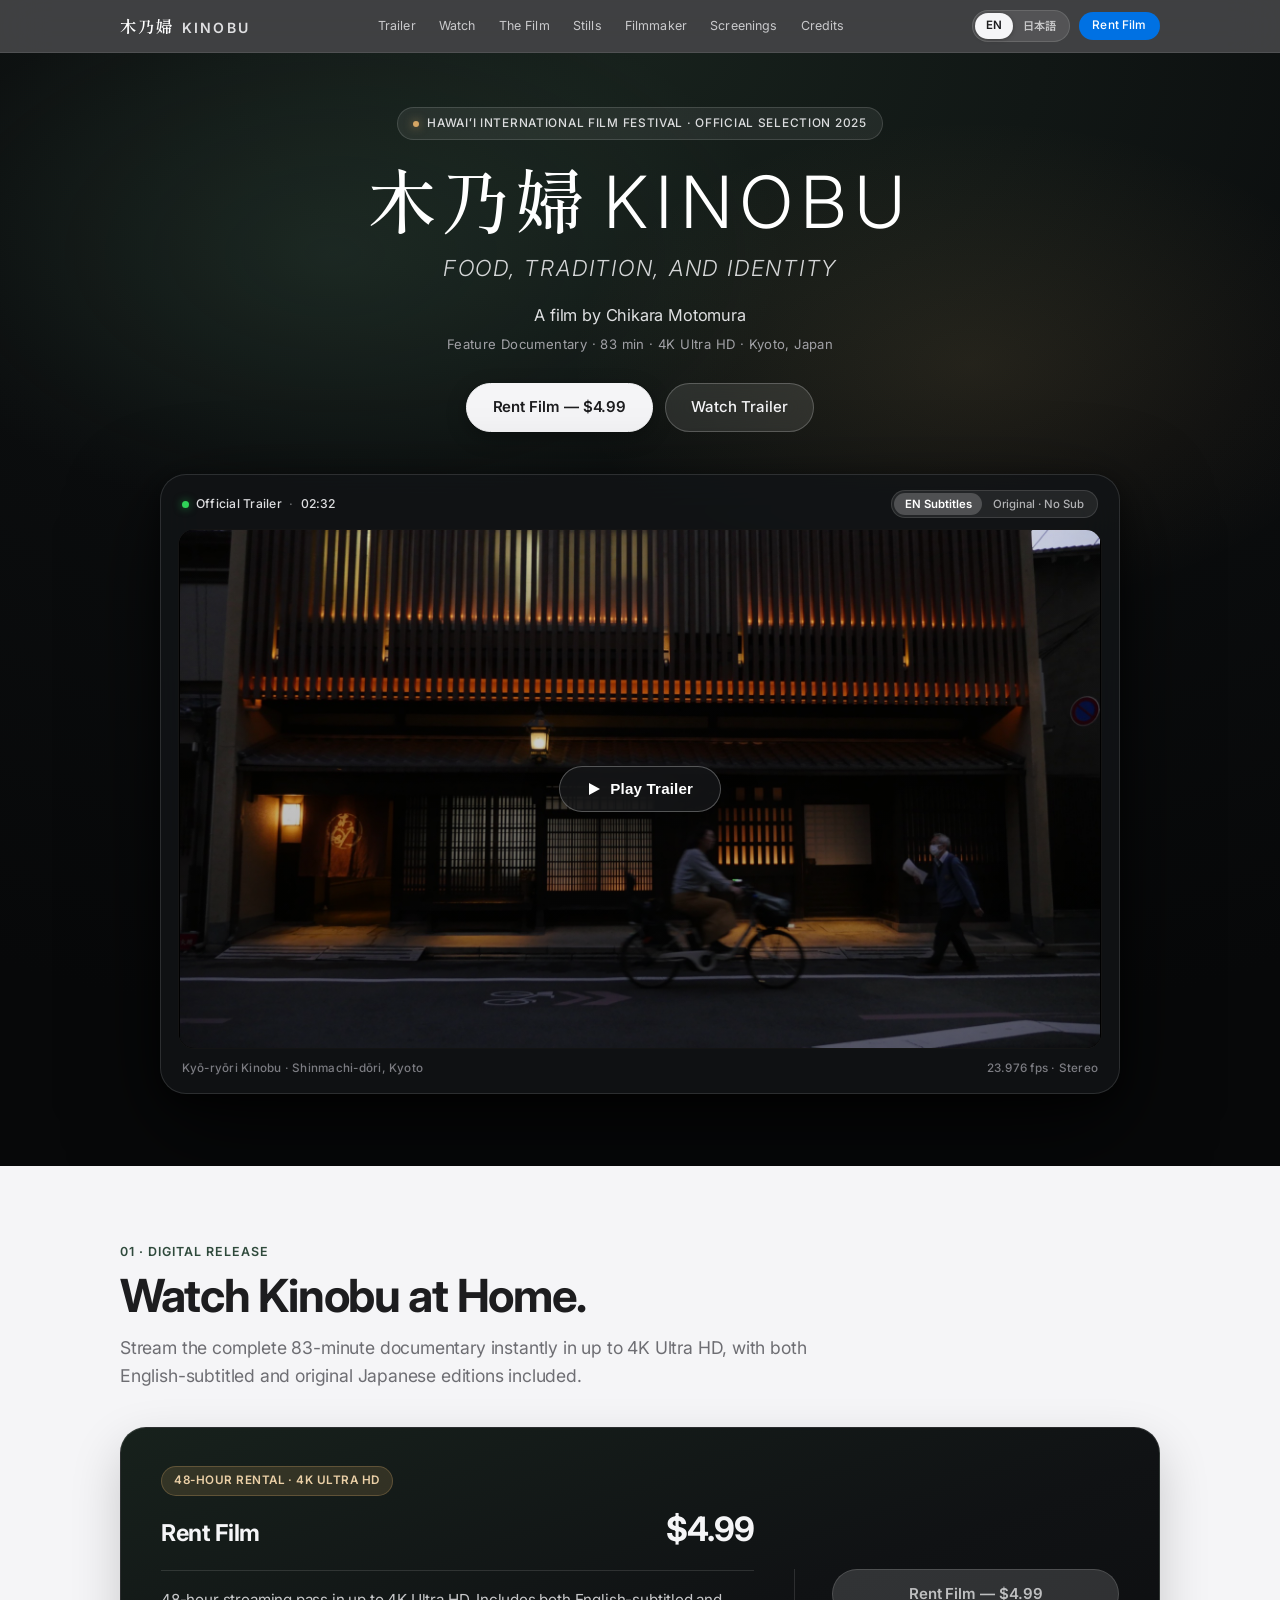
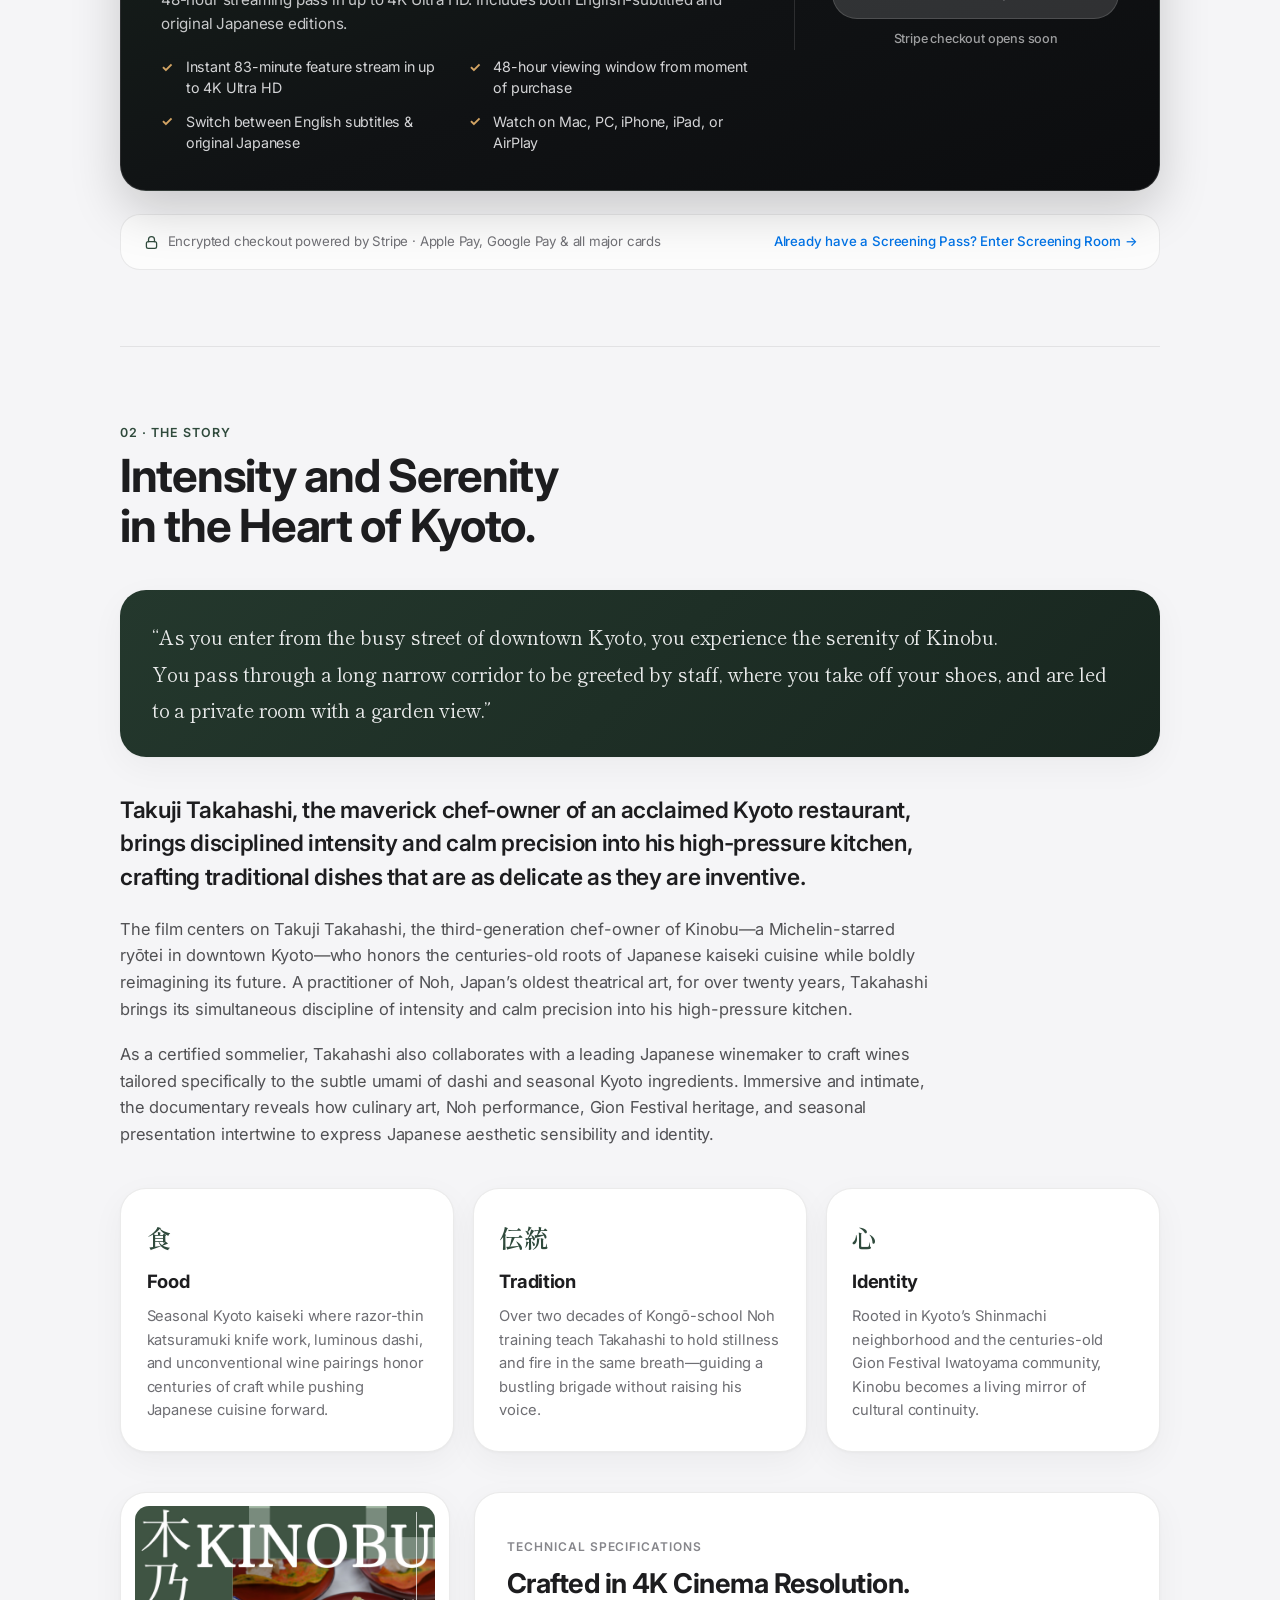
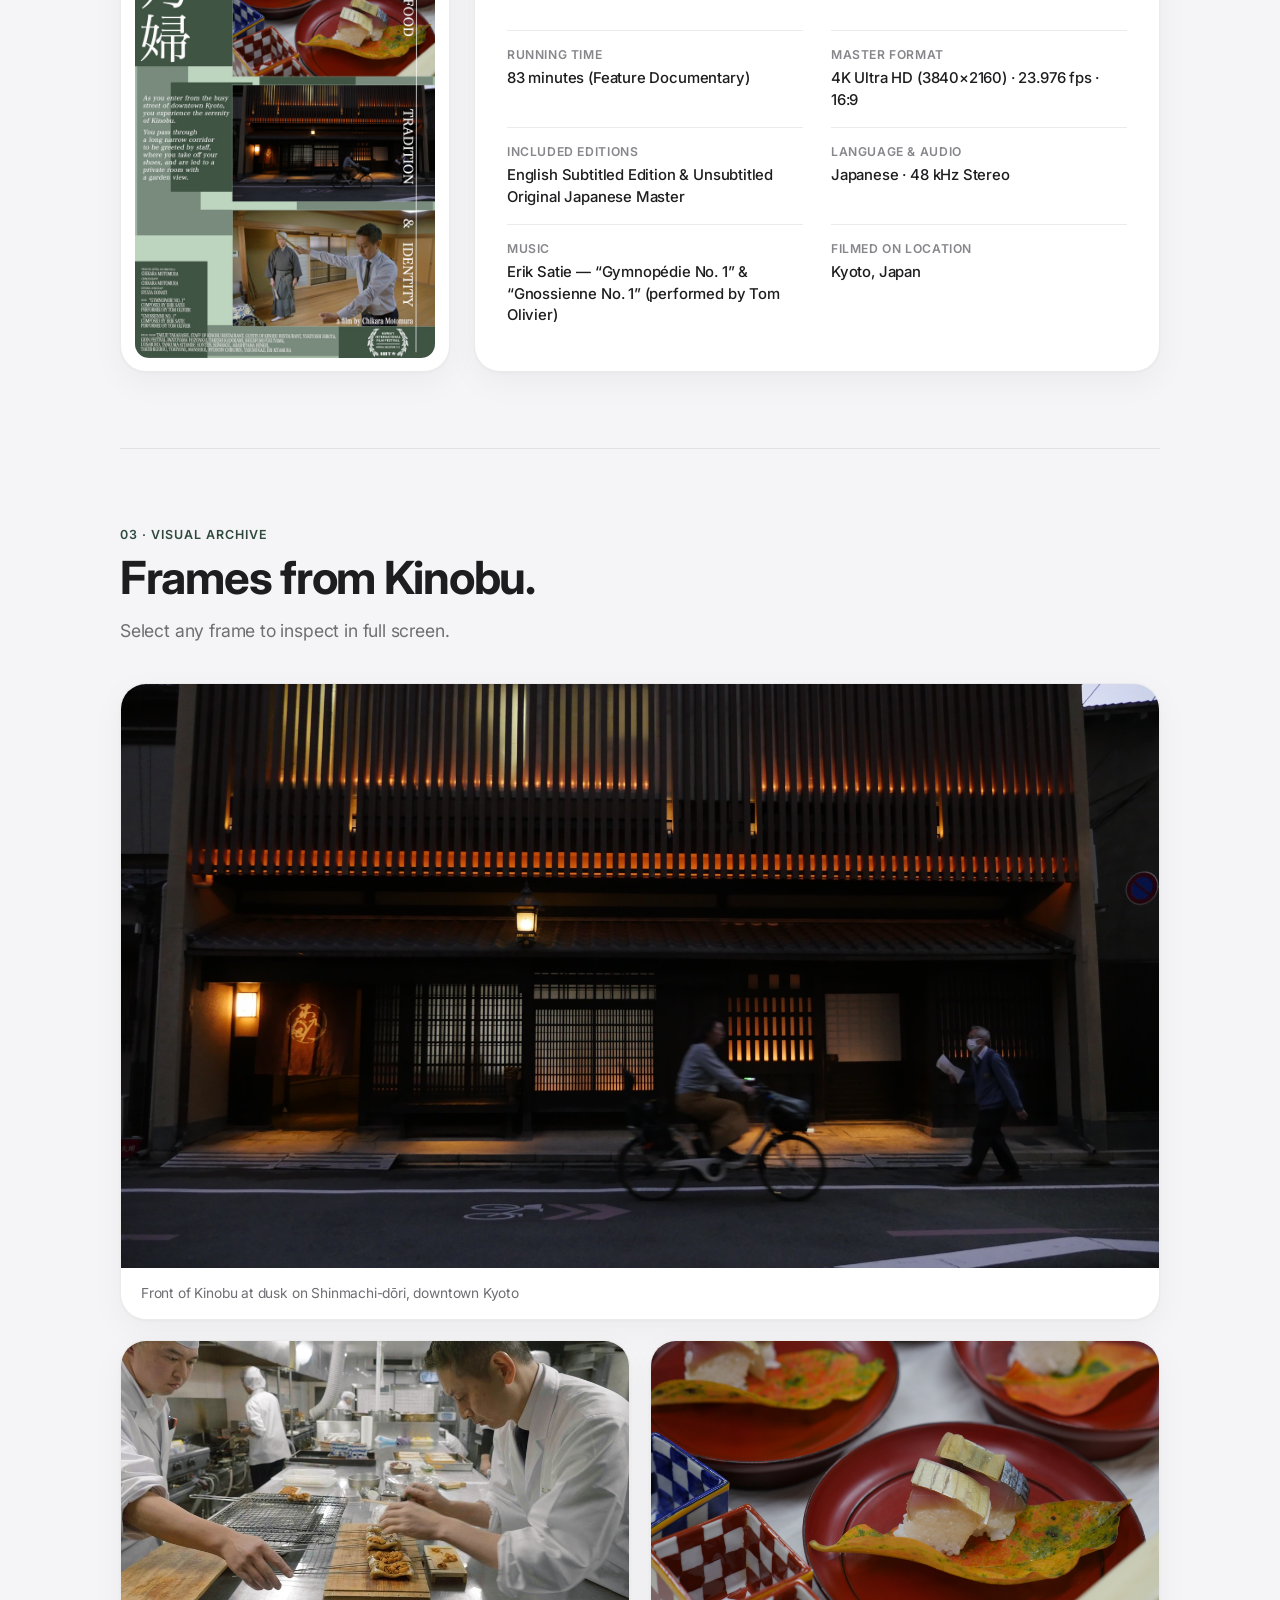
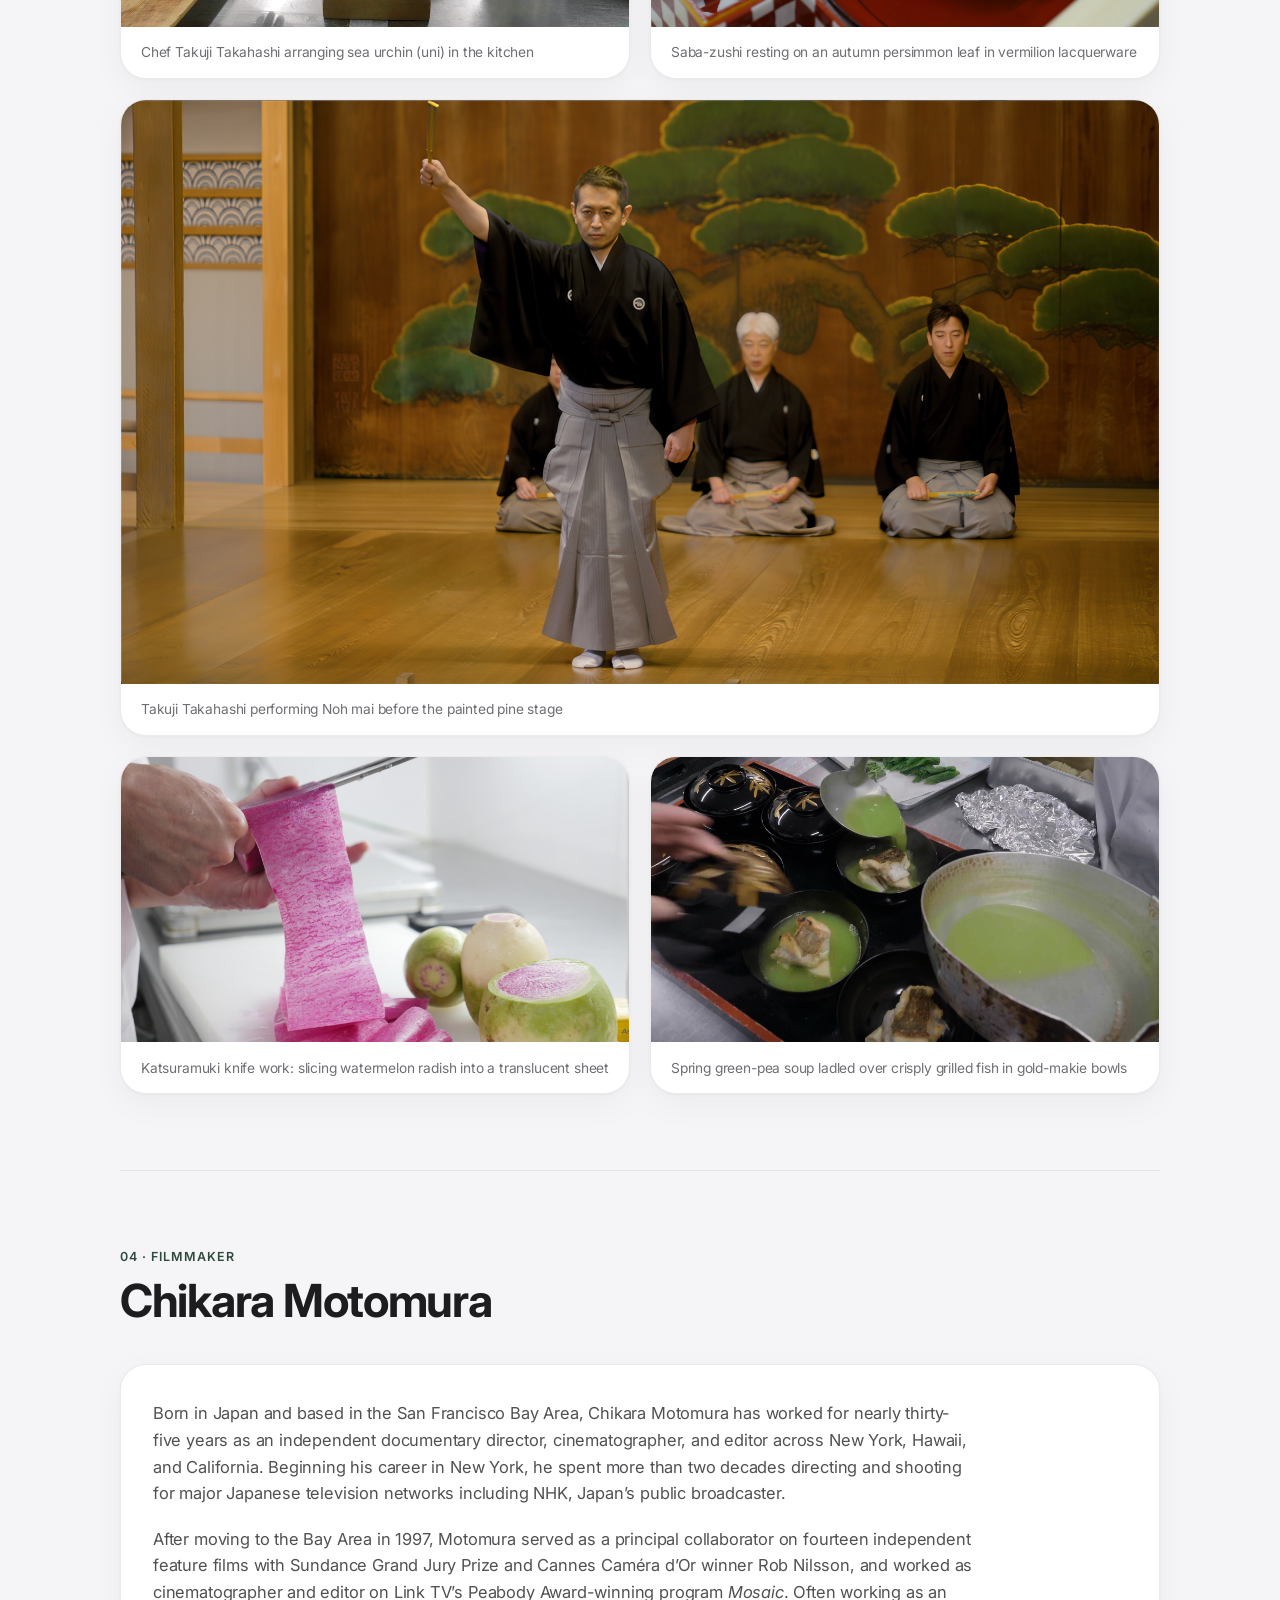
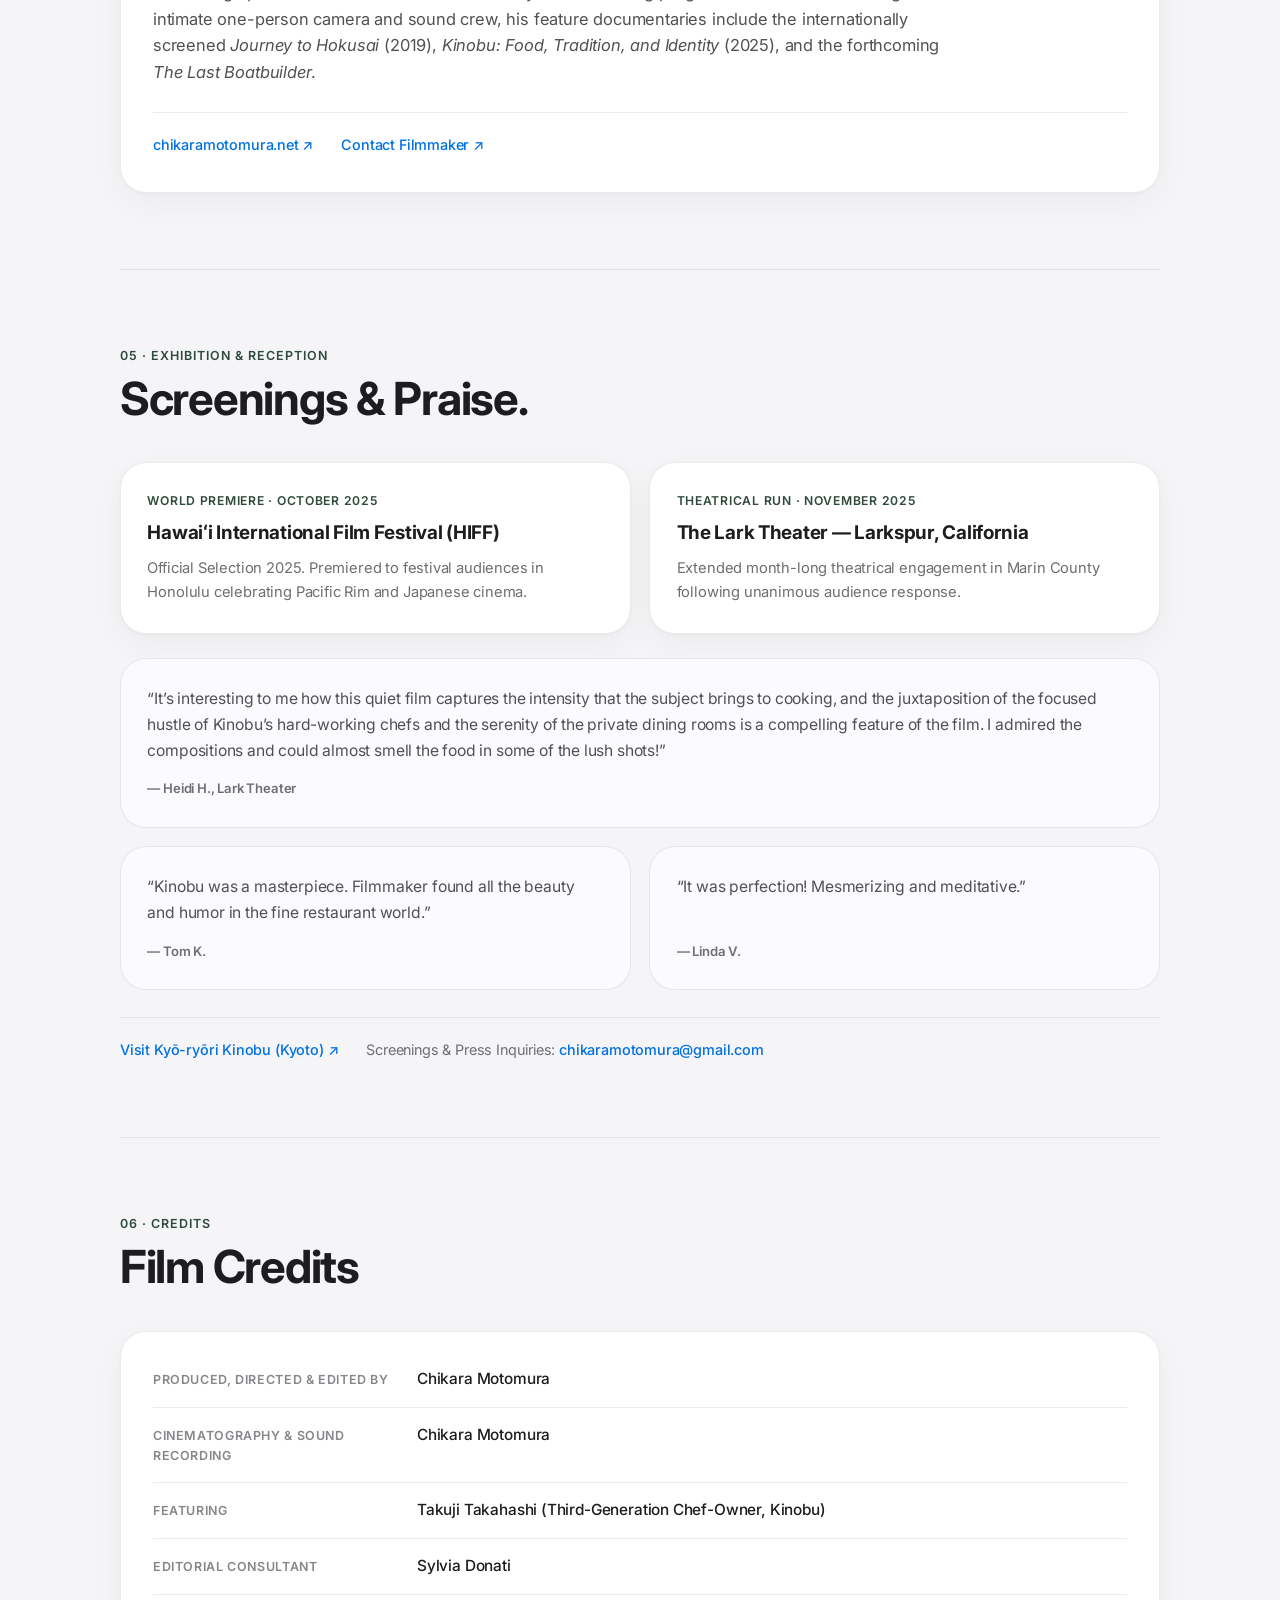
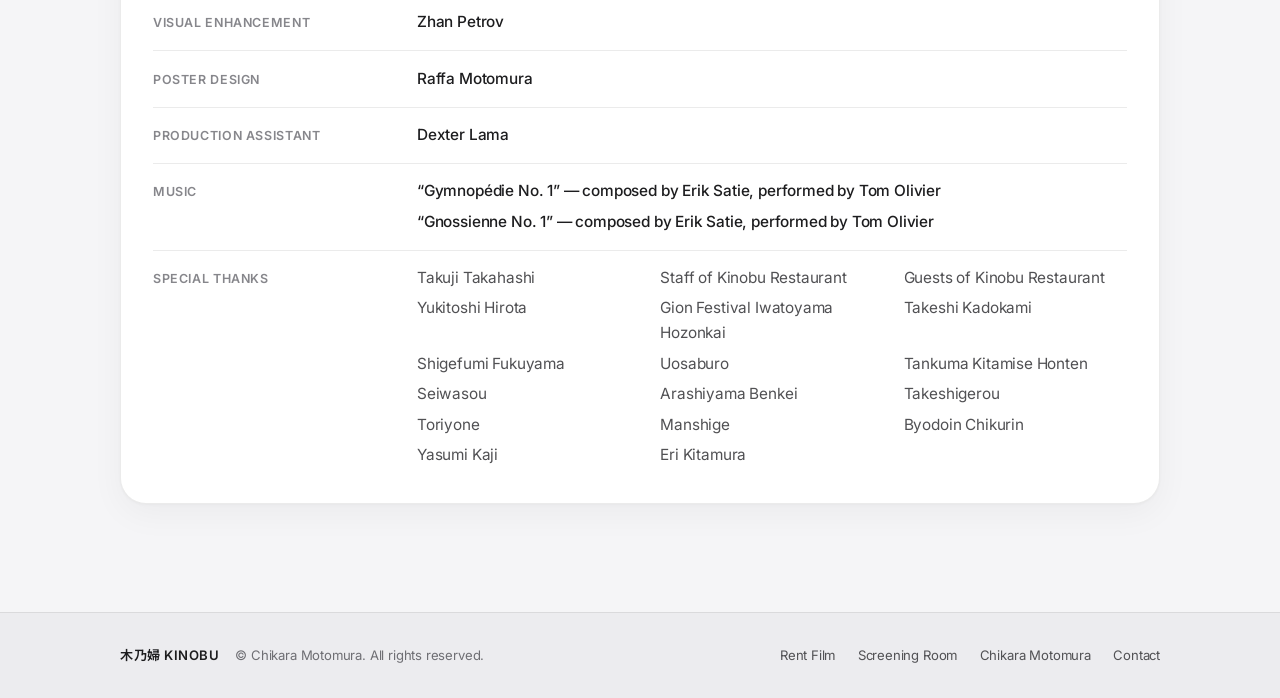
==== commit a49080b9: "Remove film download option and streamline site to .99 rental pass" ====
--- a/index.html
+++ b/index.html
@@ -4,13 +4,13 @@
   <meta charset="utf-8">
   <meta name="viewport" content="width=device-width, initial-scale=1, viewport-fit=cover">
   <title>KINOBU (木乃婦) — Food, Tradition, and Identity | A film by Chikara Motomura</title>
-  <meta name="description" content="KINOBU: Food, Tradition, and Identity (83 min, 4K) — A feature documentary by Chikara Motomura on Takuji Takahashi, third-generation chef-owner of Kyoto’s Michelin-starred Kinobu. Rent for $4.99 or download in 4K for $14.99.">
+  <meta name="description" content="KINOBU: Food, Tradition, and Identity (83 min, 4K) — A feature documentary by Chikara Motomura on Takuji Takahashi, third-generation chef-owner of Kyoto’s Michelin-starred Kinobu. Rent and stream in 4K for $4.99.">
 
   <!-- Open Graph / Social Preview -->
   <meta property="og:type" content="video.movie">
   <meta property="og:site_name" content="KINOBU">
   <meta property="og:title" content="KINOBU (木乃婦) — Food, Tradition, and Identity">
-  <meta property="og:description" content="A film by Chikara Motomura · 83 min · Kyoto, Japan · Hawaiʻi International Film Festival Official Selection. Stream ($4.99) or Download 4K Master ($14.99).">
+  <meta property="og:description" content="A film by Chikara Motomura · 83 min · Kyoto, Japan · Hawaiʻi International Film Festival Official Selection. Rent &amp; stream in 4K ($4.99).">
   <meta property="og:image" content="assets/og-card.jpg">
   <meta property="og:image:width" content="1200">
   <meta property="og:image:height" content="675">
@@ -19,7 +19,7 @@
   <!-- Twitter Card -->
   <meta name="twitter:card" content="summary_large_image">
   <meta name="twitter:title" content="KINOBU (木乃婦) — Food, Tradition, and Identity">
-  <meta name="twitter:description" content="A feature documentary by Chikara Motomura on Kyoto’s Michelin-starred Kinobu. Rent $4.99 · Download $14.99.">
+  <meta name="twitter:description" content="A feature documentary by Chikara Motomura on Kyoto’s Michelin-starred Kinobu. Rent &amp; stream in 4K ($4.99).">
   <meta name="twitter:image" content="assets/og-card.jpg">
 
   <link rel="icon" type="image/svg+xml" href="assets/favicon.svg">
@@ -33,7 +33,7 @@
   <link rel="stylesheet" href="styles.css">
 </head>
 <body id="top">
-  <a class="skip-link" href="#watch" data-i18n="skip">Skip to watch options</a>
+  <a class="skip-link" href="#watch" data-i18n="skip">Skip to rental pass</a>
 
   <!-- STICKY FROSTED-GLASS APPLE NAVIGATION BAR -->
   <nav class="site-nav" aria-label="Primary">
@@ -59,7 +59,7 @@
           <button type="button" class="lang-btn" data-set-lang="ja" aria-pressed="false" lang="ja">日本語</button>
         </div>
 
-        <a class="nav-watch-pill" href="#watch" data-i18n="nav.cta">Rent / Download</a>
+        <a class="nav-watch-pill" href="#watch" data-i18n="nav.cta">Rent Film</a>
 
         <button
           type="button"
@@ -98,8 +98,8 @@
           <a class="btn btn--hero-primary" href="#watch" data-hero-rent>
             <span data-i18n="hero.ctaRent">Rent Film — $4.99</span>
           </a>
-          <a class="btn btn--hero-secondary" href="#watch" data-hero-download>
-            <span data-i18n="hero.ctaDownload">Download 4K — $14.99</span>
+          <a class="btn btn--hero-secondary" href="#trailer">
+            <span data-i18n="hero.ctaTrailer">Watch Trailer</span>
           </a>
         </div>
       </div>
@@ -168,22 +168,22 @@
   <!-- MAIN APPLE EDITORIAL CONTENT -->
   <main class="page-main" id="main-content">
 
-    <!-- 2. WATCH — RENT ($4.99) & DOWNLOAD ($14.99) -->
+    <!-- 2. WATCH — RENT FILM ($4.99 · 48-HOUR 4K STREAMING PASS) -->
     <section class="section" id="watch" aria-labelledby="heading-watch">
       <div class="section-intro">
         <p class="section-eyebrow" data-i18n="watch.eyebrow">01 · Digital Release</p>
         <h2 class="section-title" id="heading-watch" data-i18n="watch.heading">Watch Kinobu at Home.</h2>
         <p class="section-lead" data-i18n="watch.lead">
-          Stream the complete 83-minute documentary instantly, or download the master edition to keep in your personal cinema library.
+          Stream the complete 83-minute documentary instantly in up to 4K Ultra HD, with both English-subtitled and original Japanese editions included.
         </p>
       </div>
 
-      <div class="tickets-grid">
-        <!-- Tier 1: Rent Film ($4.99) -->
-        <article class="ticket-card" data-tier="rent">
+      <div class="tickets-grid tickets-grid--single">
+        <!-- Rent Film ($4.99) -->
+        <article class="ticket-card ticket-card--featured ticket-card--single" data-tier="rent">
           <div class="ticket-body">
             <div class="ticket-badge-row">
-              <span class="ticket-pill" data-i18n="watch.rentBadge">48-Hour Rental</span>
+              <span class="ticket-pill ticket-pill--accent" data-i18n="watch.rentBadge">48-Hour Rental · 4K Ultra HD</span>
             </div>
 
             <div class="ticket-top">
@@ -205,39 +205,7 @@
 
           <div class="ticket-action">
             <div data-tier-slot>
-              <button type="button" class="btn btn--ticket is-disabled" disabled aria-disabled="true">Rent Film — $4.99</button>
-            </div>
-            <p class="ticket-status" data-tier-status data-i18n="watch.soon">Stripe checkout opens soon</p>
-          </div>
-        </article>
-
-        <!-- Tier 2: Download Film ($14.99) -->
-        <article class="ticket-card ticket-card--featured" data-tier="download">
-          <div class="ticket-body">
-            <div class="ticket-badge-row">
-              <span class="ticket-pill ticket-pill--accent" data-i18n="watch.downloadBadge">Digital Ownership · 4K Master</span>
-            </div>
-
-            <div class="ticket-top">
-              <h3 class="ticket-label" data-tier-label>Download Film</h3>
-              <span class="ticket-price" data-tier-price>$14.99</span>
-            </div>
-
-            <p class="ticket-terms" data-tier-terms>
-              Digital ownership with unlimited streaming plus direct 4K Ultra HD MP4 download (23.976 fps, English-subtitled &amp; unsubtitled masters).
-            </p>
-
-            <ul class="ticket-features">
-              <li data-i18n="watch.dlFeat1">Unlimited on-demand streaming in the Screening Room</li>
-              <li data-i18n="watch.dlFeat2">Direct DRM-free 4K MP4 download (3840×2160 · 23.976 fps)</li>
-              <li data-i18n="watch.dlFeat3">Includes both English-subtitled &amp; unsubtitled Japanese files</li>
-              <li data-i18n="watch.dlFeat4">Yours to keep permanently for offline viewing</li>
-            </ul>
-          </div>
-
-          <div class="ticket-action">
-            <div data-tier-slot>
-              <button type="button" class="btn btn--ticket-featured is-disabled" disabled aria-disabled="true">Download Film — $14.99</button>
+              <button type="button" class="btn btn--ticket-featured is-disabled" disabled aria-disabled="true">Rent Film — $4.99</button>
             </div>
             <p class="ticket-status" data-tier-status data-i18n="watch.soon">Stripe checkout opens soon</p>
           </div>
@@ -591,7 +559,7 @@
       </div>
 
       <div class="footer-links">
-        <a href="#watch" data-i18n="footer.watch">Rent / Download</a>
+        <a href="#watch" data-i18n="footer.watch">Rent Film</a>
         <a href="watch.html" data-i18n="footer.room">Screening Room</a>
         <a href="https://www.chikaramotomura.net" data-site-director target="_blank" rel="noopener">Chikara Motomura</a>
         <a href="mailto:chikaramotomura@gmail.com" data-site-email data-i18n="footer.contact">Contact</a>
--- a/styles.css
+++ b/styles.css
@@ -859,7 +859,7 @@
 }
 
 /* ==========================================================================
-   2. WATCH — RENT ($4.99) & DOWNLOAD ($14.99) APPLE BENTO CARDS
+   2. WATCH — RENT FILM ($4.99) APPLE BENTO PASS
    ========================================================================== */
 
 .tickets-grid {
@@ -869,7 +869,7 @@
 }
 
 @media (min-width: 760px) {
-  .tickets-grid {
+  .tickets-grid:not(.tickets-grid--single) {
     grid-template-columns: repeat(2, minmax(0, 1fr));
     gap: 1.6rem;
   }
@@ -892,7 +892,7 @@
   box-shadow: var(--shadow-card-hover);
 }
 
-/* Featured Ownership / Download Card (Dark Obsidian + Kyoto Pine Glow) */
+/* Featured Cinema Rental Pass (Dark Obsidian + Kyoto Pine Glow) */
 .ticket-card--featured {
   background: linear-gradient(160deg, #17211c 0%, #101214 55%, #0c0d0f 100%);
   color: #f5f5f7;
@@ -902,6 +902,29 @@
 
 .ticket-card--featured:hover {
   box-shadow: 0 26px 60px rgba(0, 0, 0, 0.24);
+}
+
+@media (min-width: 820px) {
+  .ticket-card--single {
+    display: grid;
+    grid-template-columns: minmax(0, 1.55fr) minmax(260px, 0.85fr);
+    gap: 2.5rem;
+    align-items: center;
+    padding: 2.35rem 2.5rem;
+  }
+
+  .ticket-card--single .ticket-features {
+    display: grid;
+    grid-template-columns: repeat(2, minmax(0, 1fr));
+    gap: 0.75rem 1.4rem;
+    margin-bottom: 0;
+  }
+
+  .ticket-card--single .ticket-action {
+    margin-top: 0;
+    padding-left: 2.35rem;
+    border-left: 1px solid rgba(255, 255, 255, 0.12);
+  }
 }
 
 .ticket-badge-row {
@@ -1675,7 +1698,7 @@
 }
 
 /* ==========================================================================
-   8. SCREENING & DOWNLOAD ROOM (watch.html)
+   8. 4K SCREENING ROOM (watch.html)
    ========================================================================== */
 
 body.watch-room {
@@ -1751,15 +1774,14 @@
 
 .watch-controls-bar {
   margin-top: 1.25rem;
-  padding: 1.1rem 1.35rem;
+  padding: 1rem 1.35rem;
   border-radius: var(--radius-lg);
   background: rgba(255, 255, 255, 0.06);
   border: 1px solid rgba(255, 255, 255, 0.12);
   display: flex;
-  flex-wrap: wrap;
-  align-items: center;
-  justify-content: space-between;
-  gap: 0.9rem 1.5rem;
+  align-items: center;
+  justify-content: center;
+  text-align: center;
 }
 
 .watch-controls-bar[hidden] {
@@ -1770,12 +1792,6 @@
   margin: 0;
   font-size: 0.88rem;
   color: rgba(245, 245, 247, 0.86);
-}
-
-.watch-download-group {
-  display: flex;
-  flex-wrap: wrap;
-  gap: 0.65rem;
 }
 
 .watch-footer {
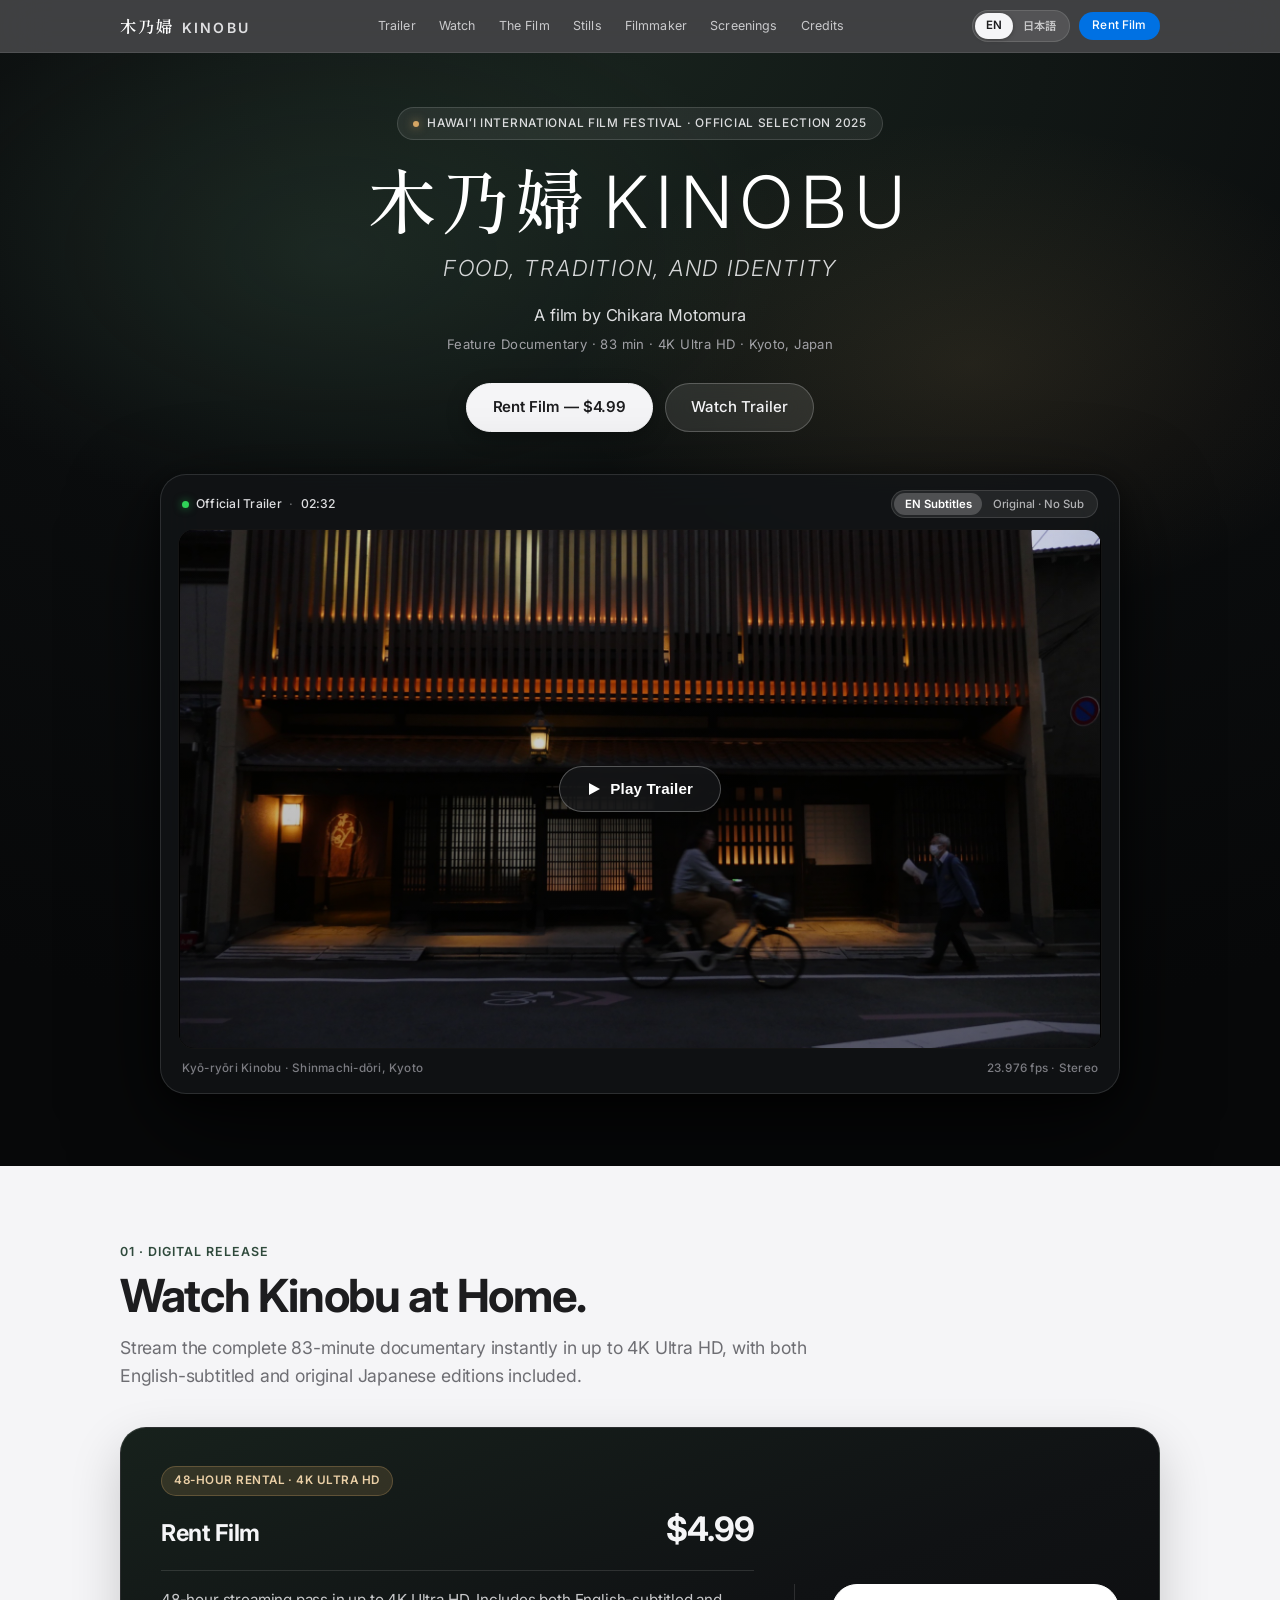
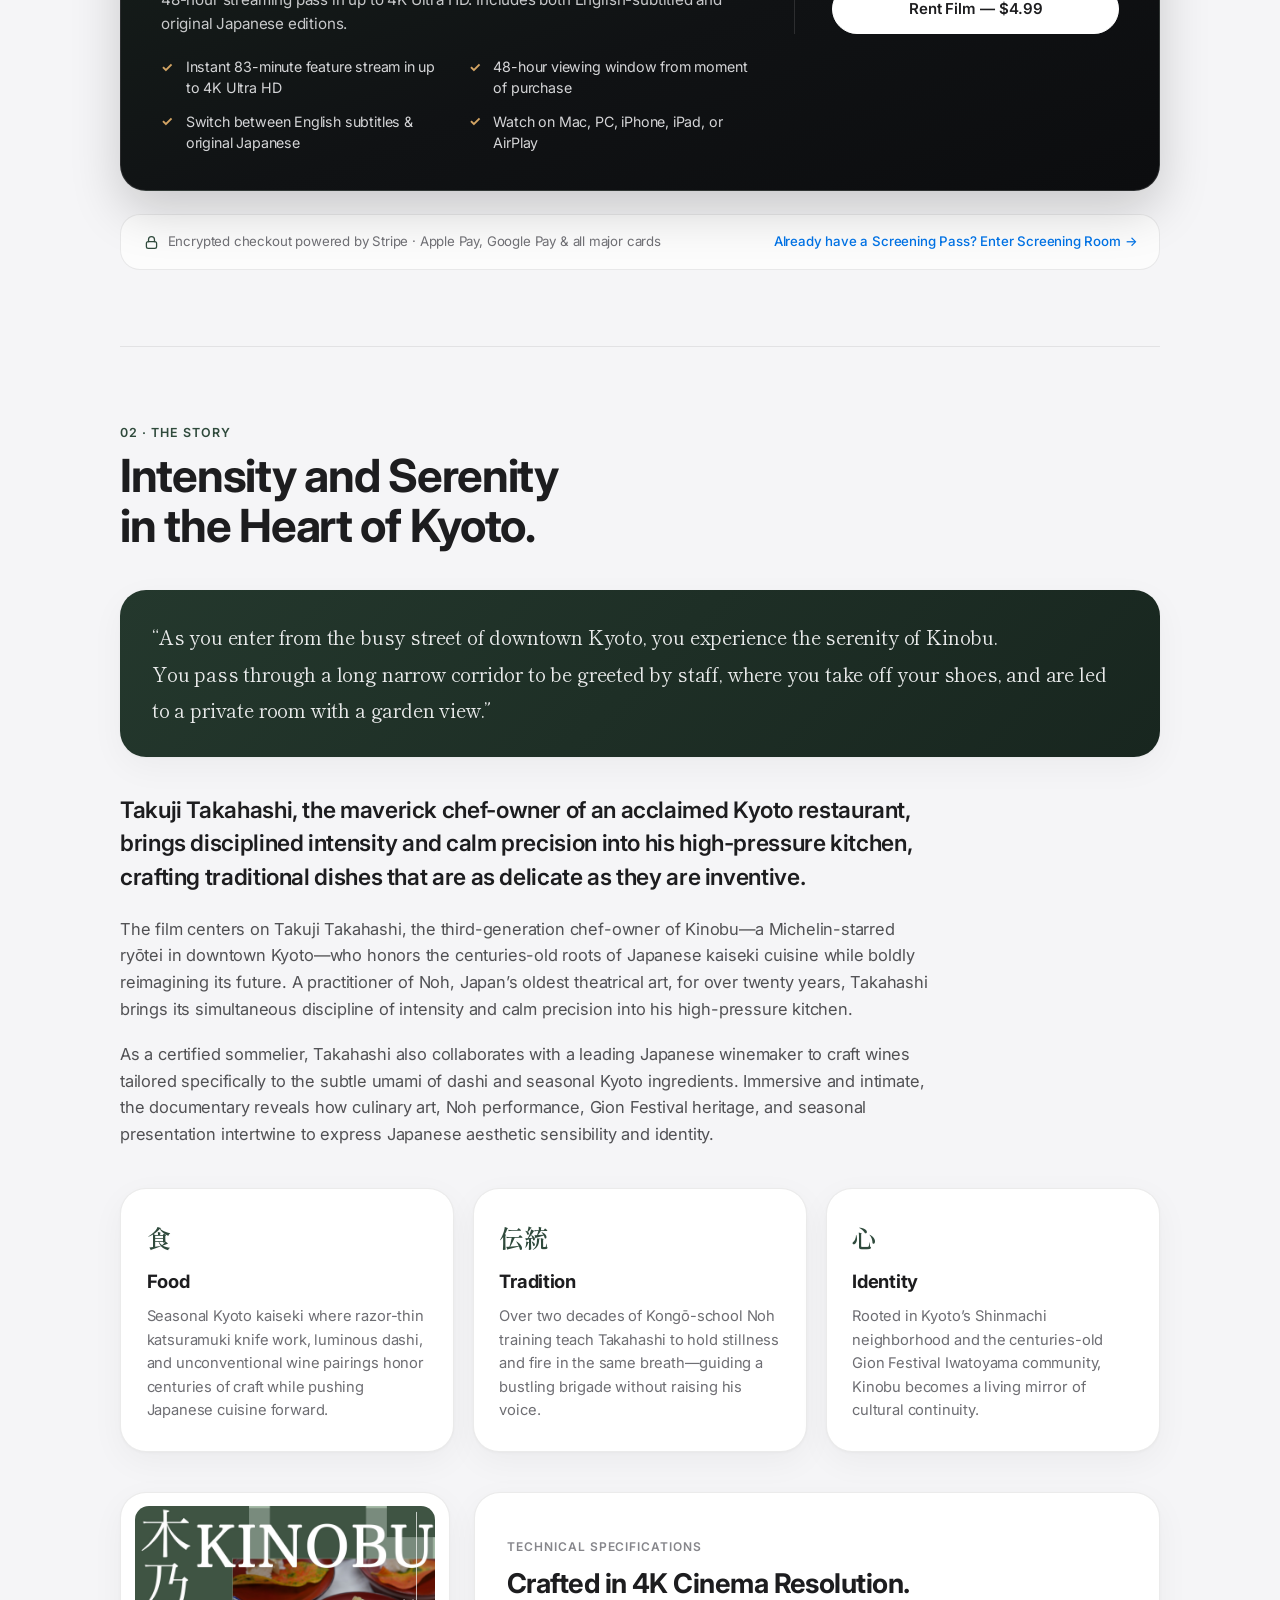
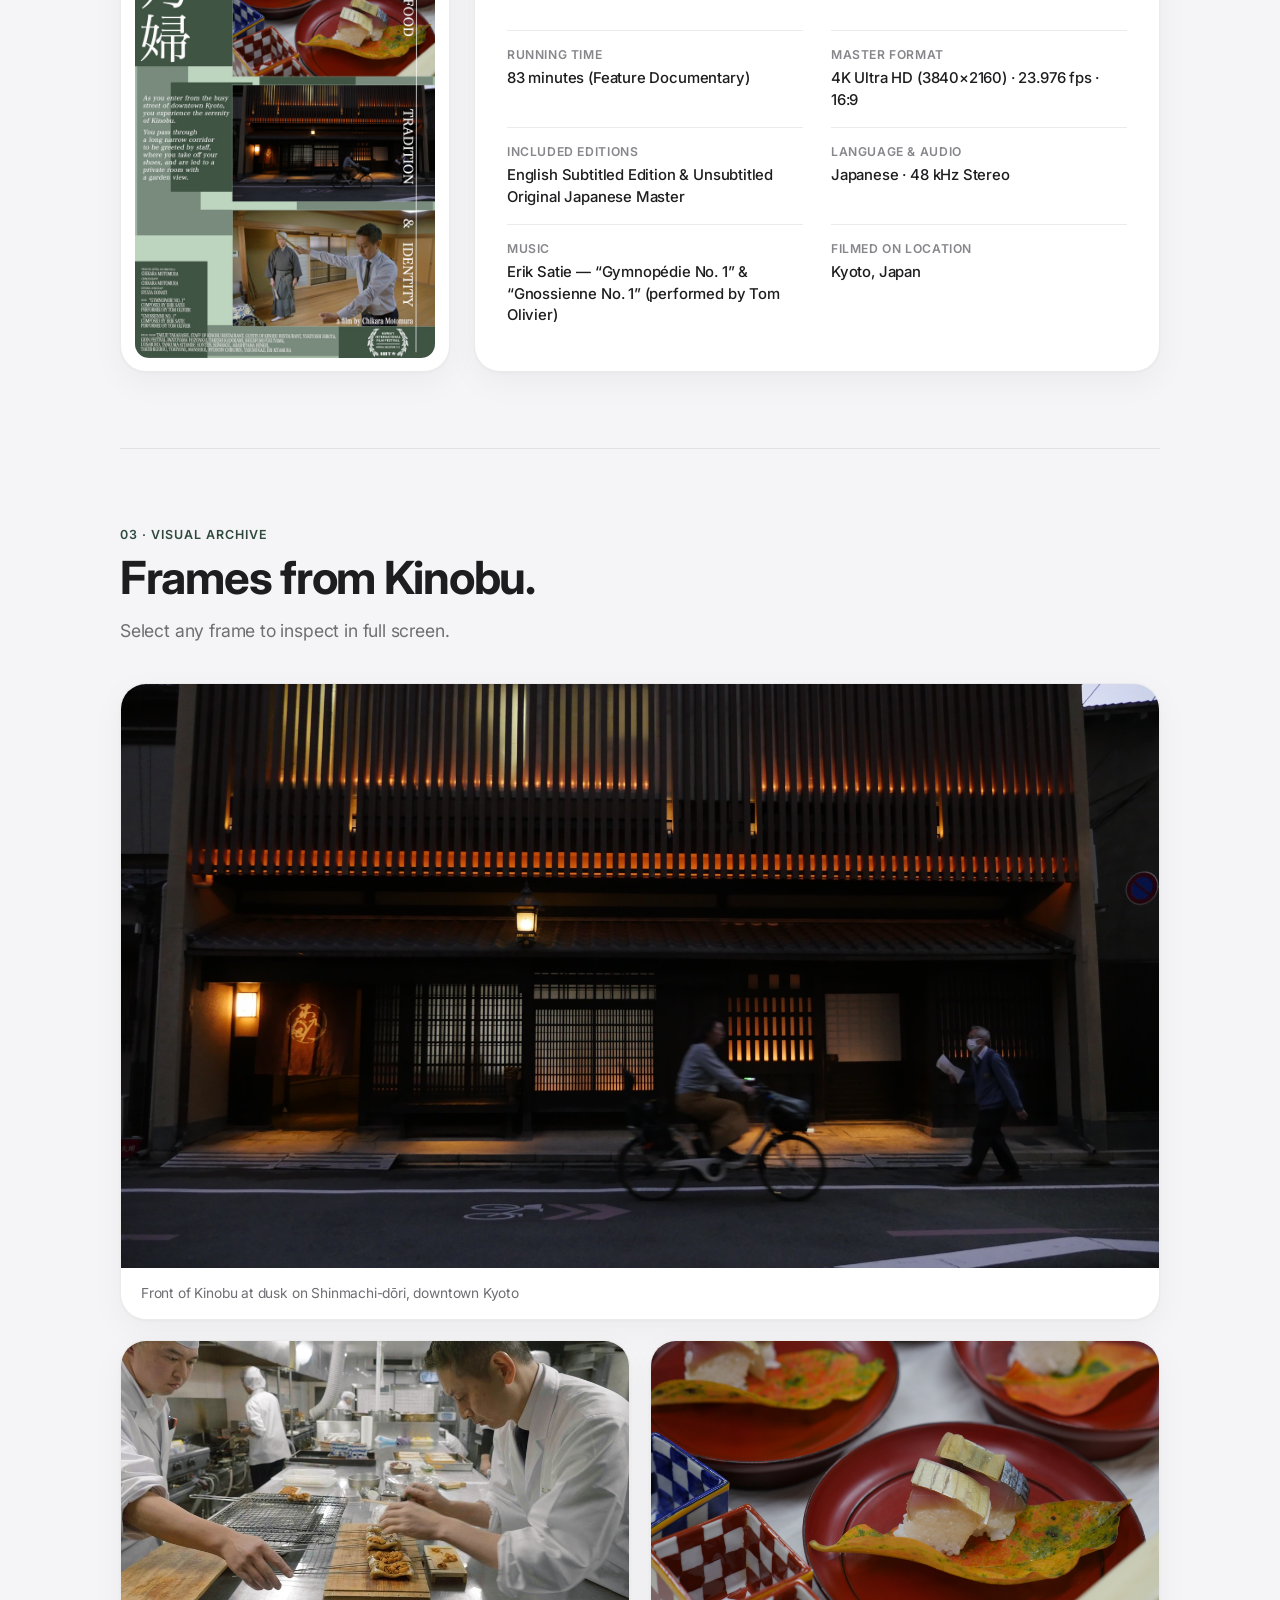
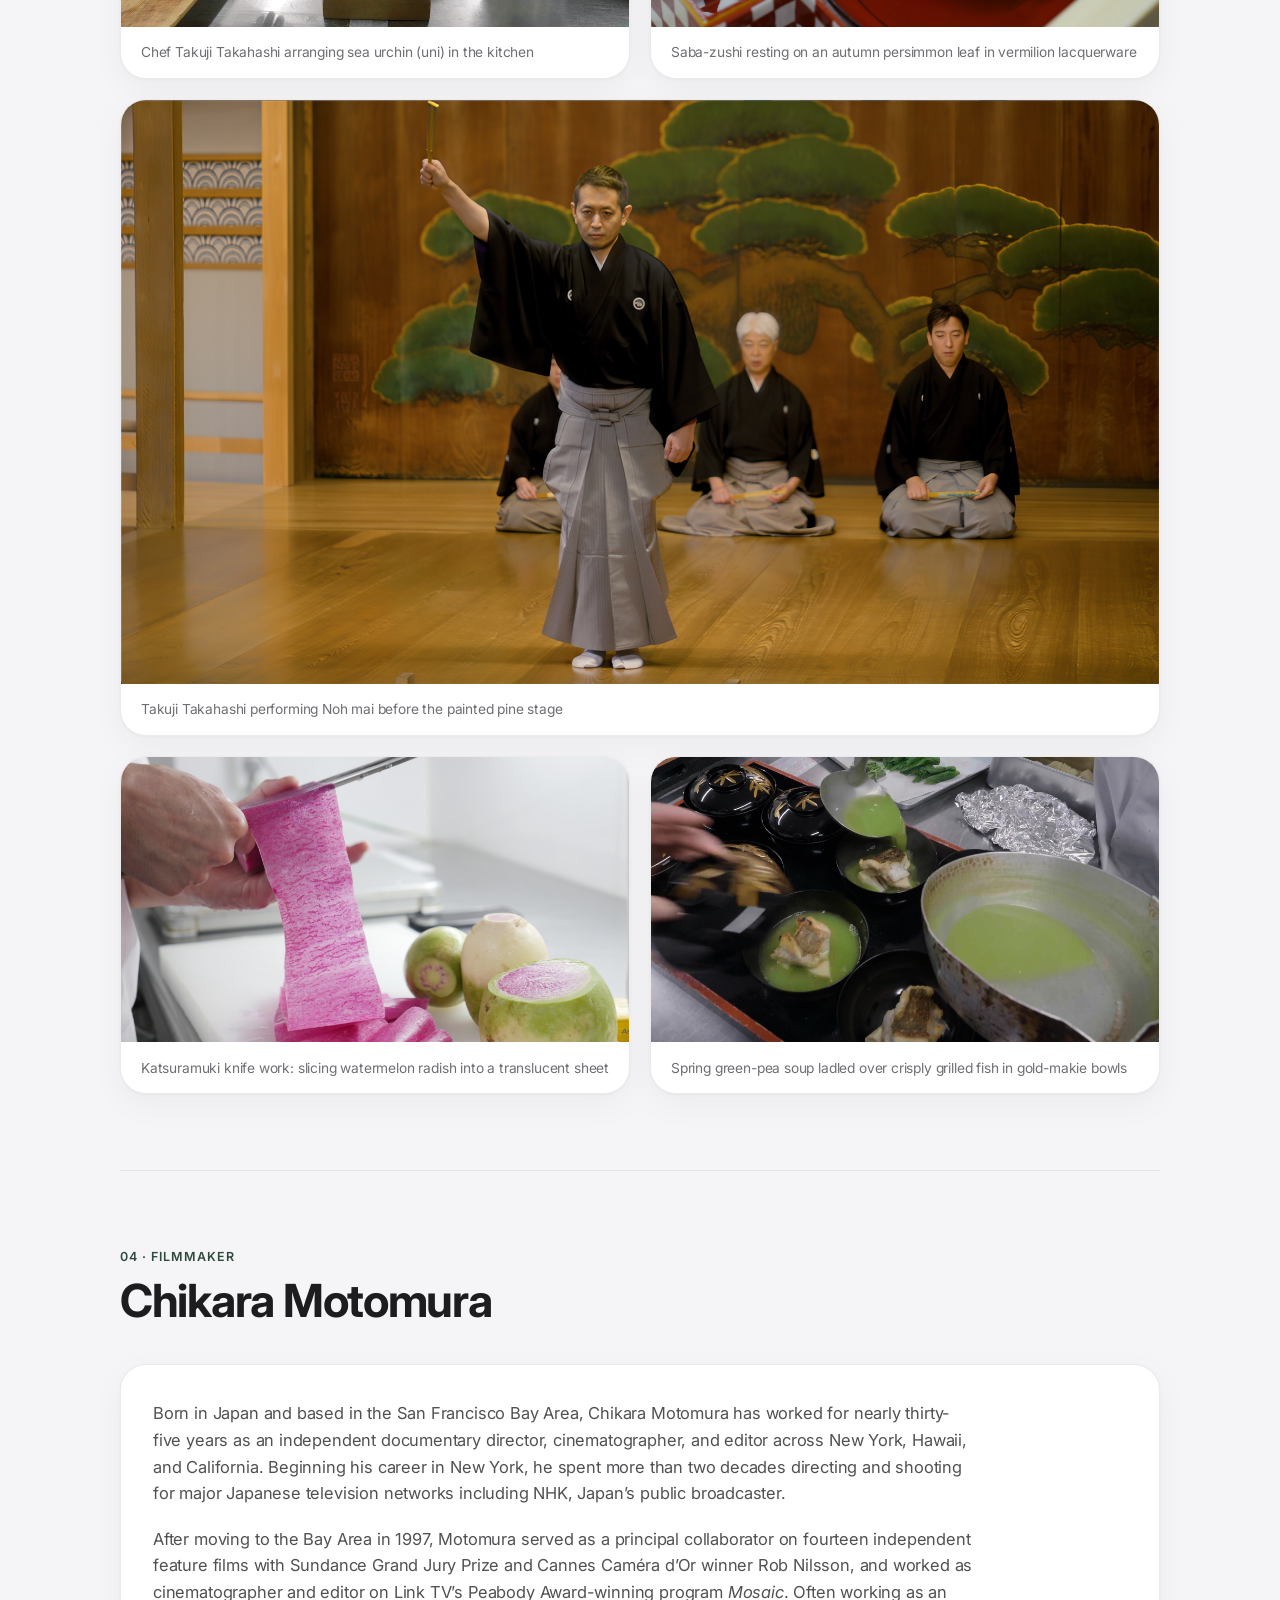
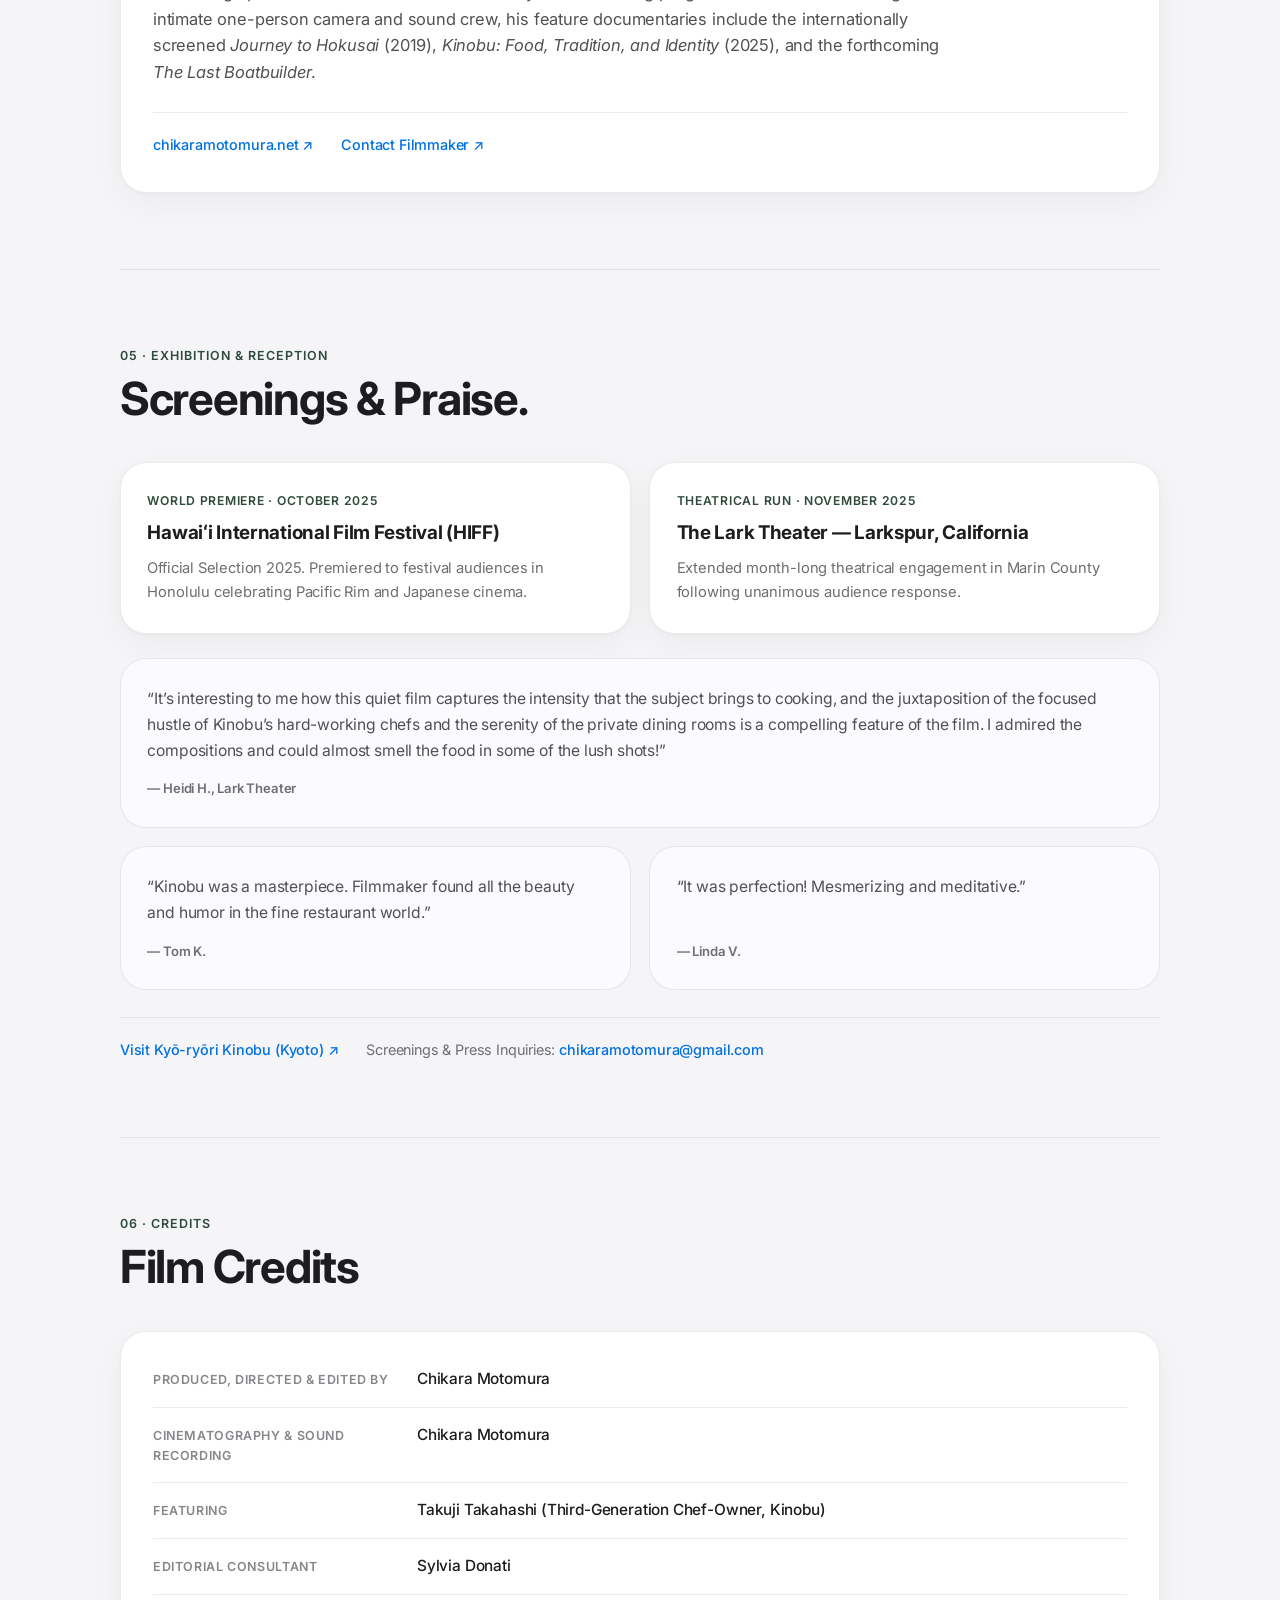
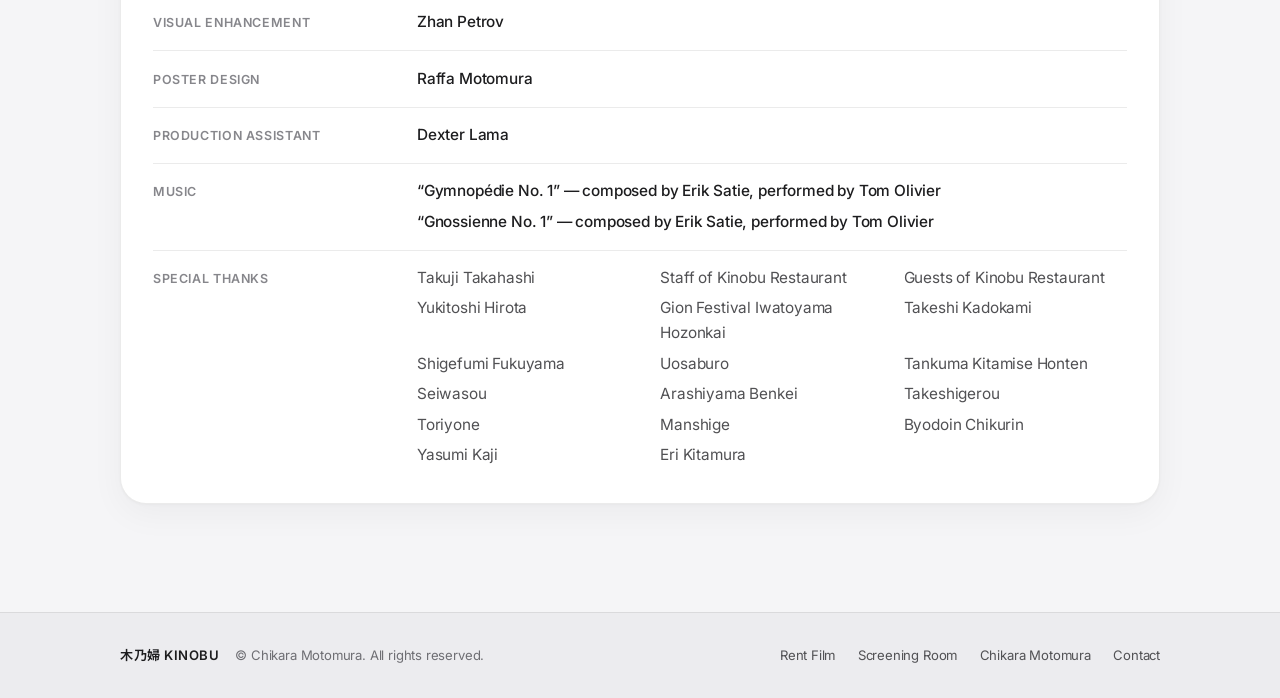
==== commit f221d1ef: "Cache-bust config.js, site.js and styles.css Co-Authored-By: Claude Opus 5.5 <noreply@anthropic.com>" ====
--- a/index.html
+++ b/index.html
@@ -5,13 +5,15 @@
   <meta name="viewport" content="width=device-width, initial-scale=1, viewport-fit=cover">
   <title>KINOBU (木乃婦) — Food, Tradition, and Identity | A film by Chikara Motomura</title>
   <meta name="description" content="KINOBU: Food, Tradition, and Identity (83 min, 4K) — A feature documentary by Chikara Motomura on Takuji Takahashi, third-generation chef-owner of Kyoto’s Michelin-starred Kinobu. Rent and stream in 4K for $4.99.">
+  <link rel="canonical" href="https://kinobumovie.com/">
 
   <!-- Open Graph / Social Preview -->
   <meta property="og:type" content="video.movie">
   <meta property="og:site_name" content="KINOBU">
+  <meta property="og:url" content="https://kinobumovie.com/">
   <meta property="og:title" content="KINOBU (木乃婦) — Food, Tradition, and Identity">
   <meta property="og:description" content="A film by Chikara Motomura · 83 min · Kyoto, Japan · Hawaiʻi International Film Festival Official Selection. Rent &amp; stream in 4K ($4.99).">
-  <meta property="og:image" content="assets/og-card.jpg">
+  <meta property="og:image" content="https://kinobumovie.com/assets/og-card.jpg">
   <meta property="og:image:width" content="1200">
   <meta property="og:image:height" content="675">
   <meta property="og:image:alt" content="Evening facade of Kinobu restaurant in downtown Kyoto">
@@ -20,7 +22,7 @@
   <meta name="twitter:card" content="summary_large_image">
   <meta name="twitter:title" content="KINOBU (木乃婦) — Food, Tradition, and Identity">
   <meta name="twitter:description" content="A feature documentary by Chikara Motomura on Kyoto’s Michelin-starred Kinobu. Rent &amp; stream in 4K ($4.99).">
-  <meta name="twitter:image" content="assets/og-card.jpg">
+  <meta name="twitter:image" content="https://kinobumovie.com/assets/og-card.jpg">
 
   <link rel="icon" type="image/svg+xml" href="assets/favicon.svg">
   <meta name="theme-color" content="#090a0b">
@@ -30,7 +32,7 @@
   <link rel="preconnect" href="https://fonts.gstatic.com" crossorigin>
   <link href="https://fonts.googleapis.com/css2?family=Inter:wght@300;400;500;600;700&family=Noto+Sans+JP:wght@400;500;600;700&family=Shippori+Mincho:wght@400;500;600&display=swap" rel="stylesheet">
 
-  <link rel="stylesheet" href="styles.css">
+  <link rel="stylesheet" href="styles.css?v=20261115">
 </head>
 <body id="top">
   <a class="skip-link" href="#watch" data-i18n="skip">Skip to rental pass</a>
@@ -567,7 +569,7 @@
     </div>
   </footer>
 
-  <script src="config.js"></script>
-  <script src="site.js"></script>
+  <script src="config.js?v=20261115"></script>
+  <script src="site.js?v=20261115"></script>
 </body>
 </html>
--- a/styles.css
+++ b/styles.css
@@ -1779,9 +1779,15 @@
   background: rgba(255, 255, 255, 0.06);
   border: 1px solid rgba(255, 255, 255, 0.12);
   display: flex;
+  flex-wrap: wrap;
+  gap: 0.85rem 1.25rem;
   align-items: center;
   justify-content: center;
   text-align: center;
+}
+
+.watch-controls-bar .sub-toggle[hidden] {
+  display: none !important;
 }
 
 .watch-controls-bar[hidden] {
